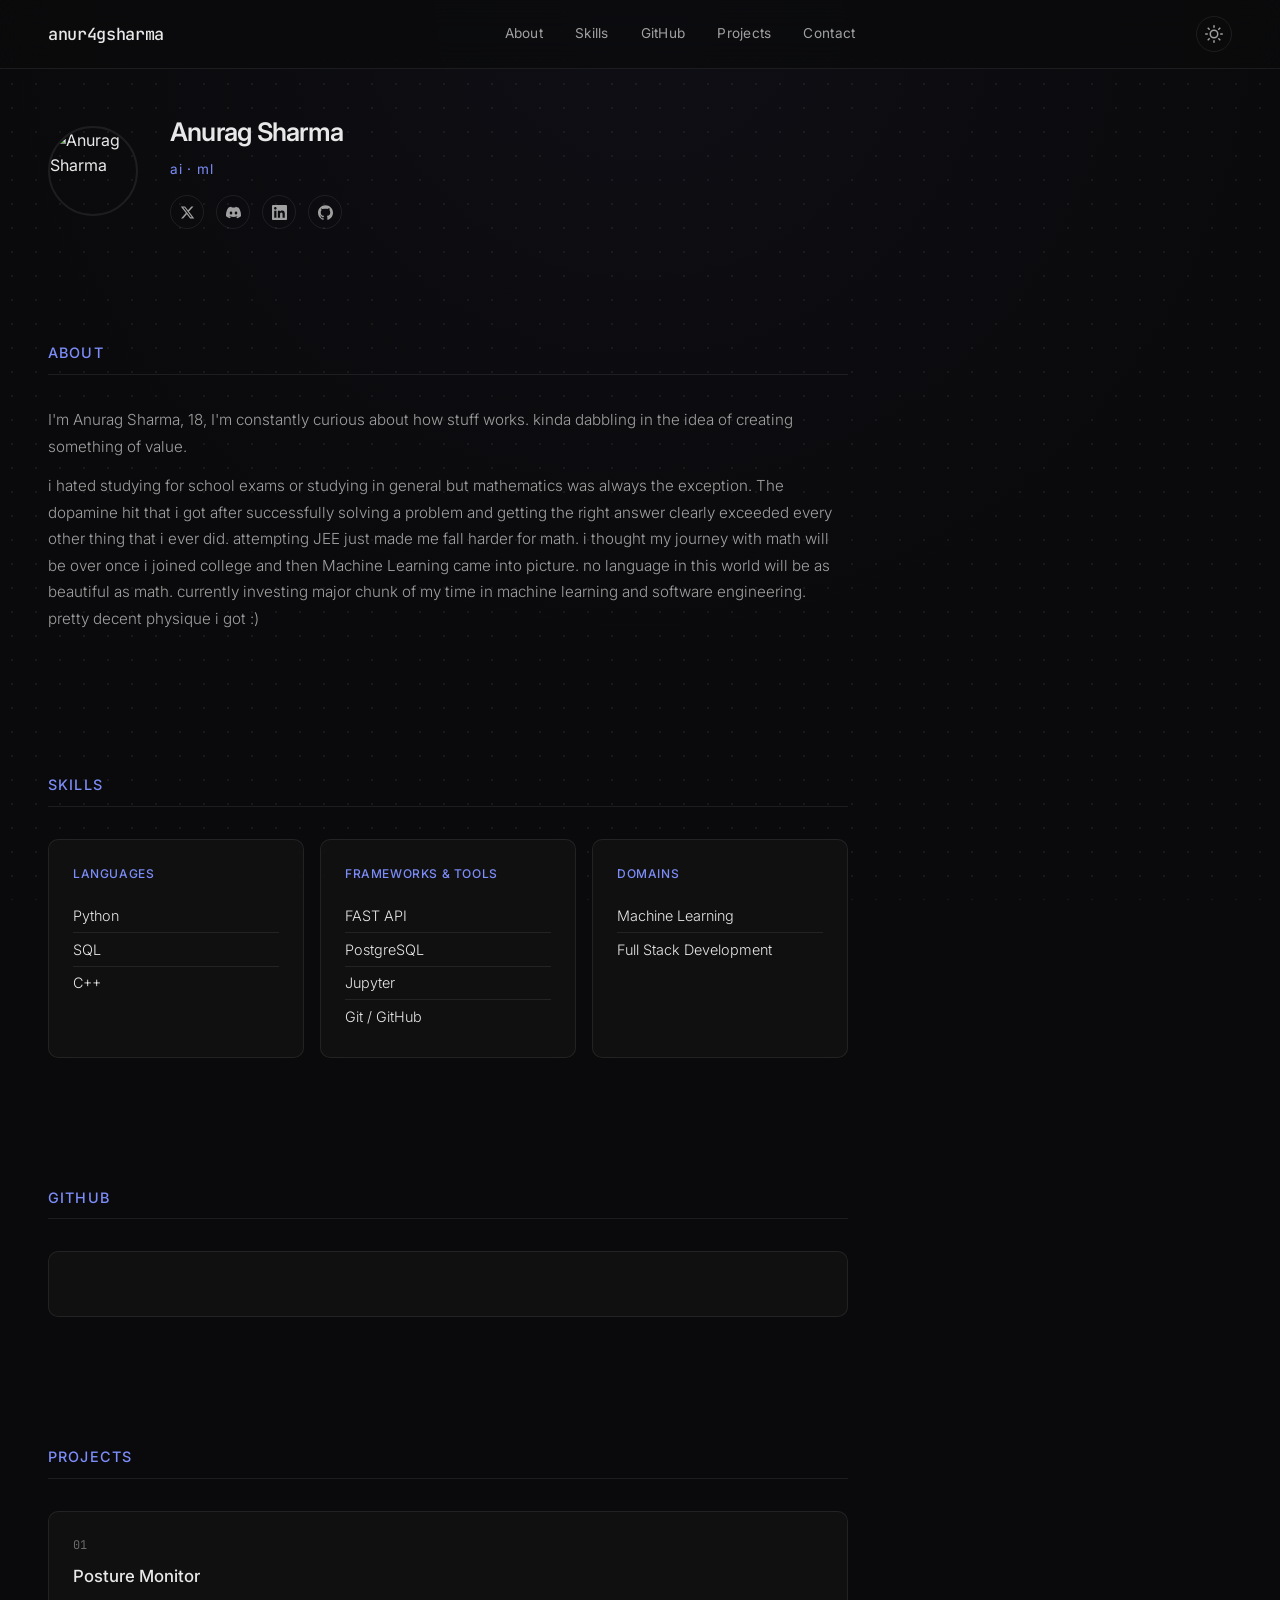
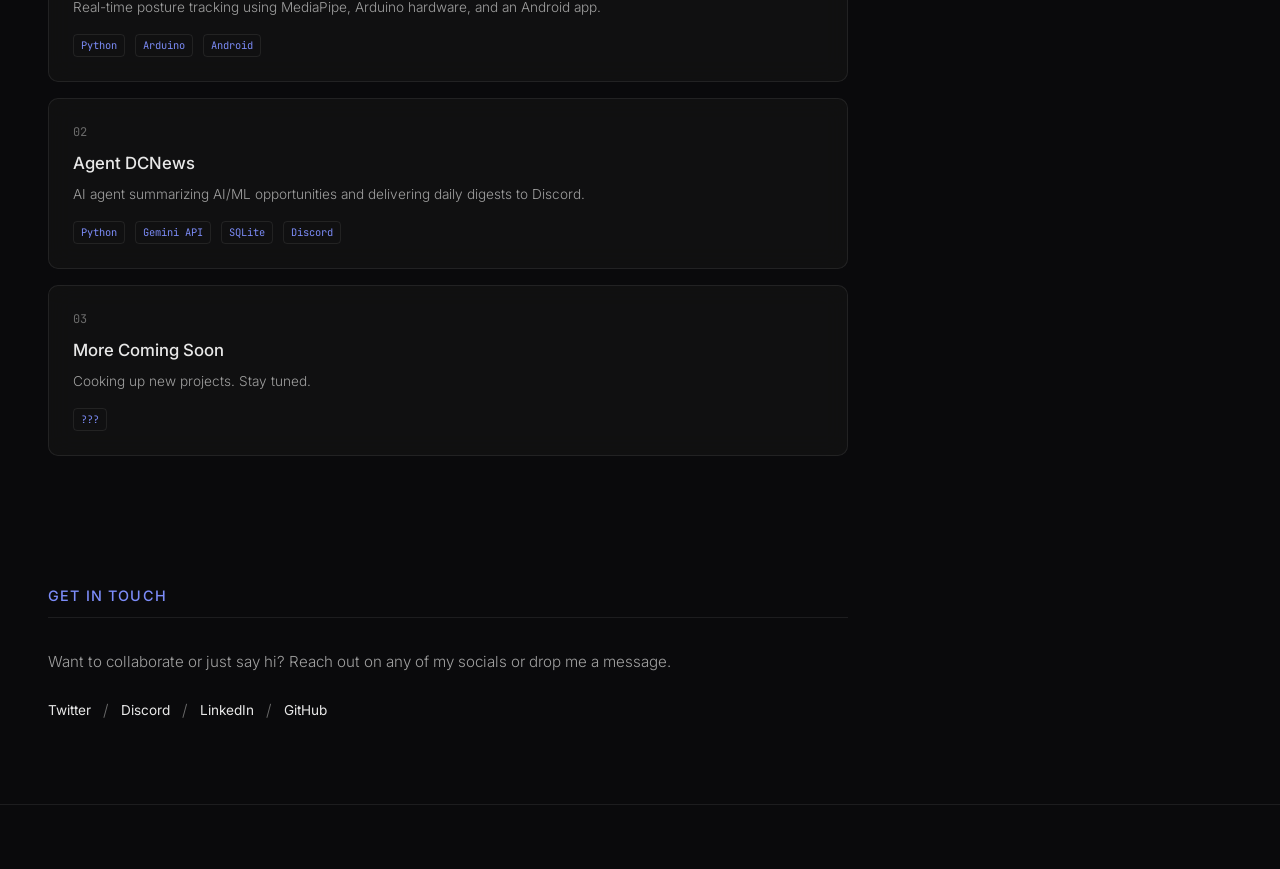
==== index.html @ 49159f49 "Add agent-dcnews project and update background style to minimalist dot pattern" ====
<!DOCTYPE html>
<html lang="en">

<head>
    <meta charset="UTF-8">
    <meta name="viewport" content="width=device-width, initial-scale=1.0">
    <meta name="description" content="Anurag Sharma — developer portfolio. AIML and Full Stack.">
    <title>anur4gsharma | Portfolio</title>
    <link rel="stylesheet" href="style.css">
    <link rel="preconnect" href="https://fonts.googleapis.com">
    <link rel="preconnect" href="https://fonts.gstatic.com" crossorigin>
    <link
        href="https://fonts.googleapis.com/css2?family=Inter:wght@300;400;500;600&family=JetBrains+Mono:wght@400;500&display=swap"
        rel="stylesheet">
</head>

<body>

    <!-- Navigation -->
    <nav id="navbar">
        <a href="#" class="nav-logo">anur4gsharma</a>
        <div class="nav-links">
            <a href="#about">About</a>
            <a href="#skills">Skills</a>
            <a href="#github">GitHub</a>
            <a href="#projects">Projects</a>
            <a href="#contact">Contact</a>
        </div>
        <button id="theme-toggle" class="theme-toggle" aria-label="Toggle light/dark mode">
            <svg class="icon-sun" viewBox="0 0 24 24" fill="none" stroke="currentColor" stroke-width="2" stroke-linecap="round" stroke-linejoin="round">
                <circle cx="12" cy="12" r="5"></circle>
                <line x1="12" y1="1" x2="12" y2="3"></line>
                <line x1="12" y1="21" x2="12" y2="23"></line>
                <line x1="4.22" y1="4.22" x2="5.64" y2="5.64"></line>
                <line x1="18.36" y1="18.36" x2="19.78" y2="19.78"></line>
                <line x1="1" y1="12" x2="3" y2="12"></line>
                <line x1="21" y1="12" x2="23" y2="12"></line>
                <line x1="4.22" y1="19.78" x2="5.64" y2="18.36"></line>
                <line x1="18.36" y1="5.64" x2="19.78" y2="4.22"></line>
            </svg>
            <svg class="icon-moon" viewBox="0 0 24 24" fill="none" stroke="currentColor" stroke-width="2" stroke-linecap="round" stroke-linejoin="round">
                <path d="M21 12.79A9 9 0 1 1 11.21 3 7 7 0 0 0 21 12.79z"></path>
            </svg>
        </button>
    </nav>

    <!-- Hero / Profile Section -->
    <header id="hero">
        <div class="hero-content">
            <div class="hero-left">
                <div class="profile-pic-wrapper">
                    <img src="anur4gsharma.jpg" alt="Anurag Sharma" class="profile-pic" id="profile-pic">
                </div>
            </div>
            <div class="hero-right">
                <h1>Anurag Sharma</h1>
                <p class="tagline">ai · ml</p>
                <div class="socials" id="socials">
                    <a href="https://twitter.com/anur4gsharma" target="_blank" rel="noopener noreferrer"
                        aria-label="Twitter" class="social-link">
                        <svg viewBox="0 0 24 24" fill="currentColor" width="22" height="22">
                            <path
                                d="M18.244 2.25h3.308l-7.227 8.26 8.502 11.24H16.17l-5.214-6.817L4.99 21.75H1.68l7.73-8.835L1.254 2.25H8.08l4.713 6.231zm-1.161 17.52h1.833L7.084 4.126H5.117z" />
                        </svg>
                    </a>
                    <a href="https://discord.com/users/anur4gsharma" target="_blank" rel="noopener noreferrer"
                        aria-label="Discord" class="social-link">
                        <svg viewBox="0 0 24 24" fill="currentColor" width="22" height="22">
                            <path
                                d="M20.317 4.3698a19.7913 19.7913 0 00-4.8851-1.5152.0741.0741 0 00-.0785.0371c-.211.3753-.4447.8648-.6083 1.2495-1.8447-.2762-3.68-.2762-5.4868 0-.1636-.3933-.4058-.8742-.6177-1.2495a.077.077 0 00-.0785-.037 19.7363 19.7363 0 00-4.8852 1.515.0699.0699 0 00-.0321.0277C.5334 9.0458-.319 13.5799.0992 18.0578a.0824.0824 0 00.0312.0561c2.0528 1.5076 4.0413 2.4228 5.9929 3.0294a.0777.0777 0 00.0842-.0276c.4616-.6304.8731-1.2952 1.226-1.9942a.076.076 0 00-.0416-.1057c-.6528-.2476-1.2743-.5495-1.8722-.8923a.077.077 0 01-.0076-.1277c.1258-.0943.2517-.1923.3718-.2914a.0743.0743 0 01.0776-.0105c3.9278 1.7933 8.18 1.7933 12.0614 0a.0739.0739 0 01.0785.0095c.1202.099.246.1981.3728.2924a.077.077 0 01-.0066.1276 12.2986 12.2986 0 01-1.873.8914.0766.0766 0 00-.0407.1067c.3604.698.7719 1.3628 1.225 1.9932a.076.076 0 00.0842.0286c1.961-.6067 3.9495-1.5219 6.0023-3.0294a.077.077 0 00.0313-.0552c.5004-5.177-.8382-9.6739-3.5485-13.6604a.061.061 0 00-.0312-.0286zM8.02 15.3312c-1.1825 0-2.1569-1.0857-2.1569-2.419 0-1.3332.9555-2.4189 2.157-2.4189 1.2108 0 2.1757 1.0952 2.1568 2.419 0 1.3332-.9555 2.4189-2.1569 2.4189zm7.9748 0c-1.1825 0-2.1569-1.0857-2.1569-2.419 0-1.3332.9554-2.4189 2.1569-2.4189 1.2108 0 2.1757 1.0952 2.1568 2.419 0 1.3332-.946 2.4189-2.1568 2.4189z" />
                        </svg>
                    </a>
                    <a href="https://www.linkedin.com/in/anur4gsharma/" target="_blank" rel="noopener noreferrer"
                        aria-label="LinkedIn" class="social-link">
                        <svg viewBox="0 0 24 24" fill="currentColor" width="22" height="22">
                            <path
                                d="M20.447 20.452h-3.554v-5.569c0-1.328-.027-3.037-1.852-3.037-1.853 0-2.136 1.445-2.136 2.939v5.667H9.351V9h3.414v1.561h.046c.477-.9 1.637-1.85 3.37-1.85 3.601 0 4.267 2.37 4.267 5.455v6.286zM5.337 7.433c-1.144 0-2.063-.926-2.063-2.065 0-1.138.92-2.063 2.063-2.063 1.14 0 2.064.925 2.064 2.063 0 1.139-.925 2.065-2.064 2.065zm1.782 13.019H3.555V9h3.564v11.452zM22.225 0H1.771C.792 0 0 .774 0 1.729v20.542C0 23.227.792 24 1.771 24h20.451C23.2 24 24 23.227 24 22.271V1.729C24 .774 23.2 0 22.222 0h.003z" />
                        </svg>
                    </a>
                    <a href="https://github.com/anur4gsharma" target="_blank" rel="noopener noreferrer"
                        aria-label="GitHub" class="social-link">
                        <svg viewBox="0 0 24 24" fill="currentColor" width="22" height="22">
                            <path
                                d="M12 .297c-6.63 0-12 5.373-12 12 0 5.303 3.438 9.8 8.205 11.385.6.113.82-.258.82-.577 0-.285-.01-1.04-.015-2.04-3.338.724-4.042-1.61-4.042-1.61C4.422 18.07 3.633 17.7 3.633 17.7c-1.087-.744.084-.729.084-.729 1.205.084 1.838 1.236 1.838 1.236 1.07 1.835 2.809 1.305 3.495.998.108-.776.417-1.305.76-1.605-2.665-.3-5.466-1.332-5.466-5.93 0-1.31.465-2.38 1.235-3.22-.135-.303-.54-1.523.105-3.176 0 0 1.005-.322 3.3 1.23.96-.267 1.98-.399 3-.405 1.02.006 2.04.138 3 .405 2.28-1.552 3.285-1.23 3.285-1.23.645 1.653.24 2.873.12 3.176.765.84 1.23 1.91 1.23 3.22 0 4.61-2.805 5.625-5.475 5.92.42.36.81 1.096.81 2.22 0 1.606-.015 2.896-.015 3.286 0 .315.21.69.825.57C20.565 22.092 24 17.592 24 12.297c0-6.627-5.373-12-12-12" />
                        </svg>
                    </a>
                </div>
            </div>
        </div>
    </header>

    <!-- About Section -->
    <section id="about">
        <div class="section-container">
            <h2 class="section-title">About</h2>
            <div class="about-content">
                <p>I'm Anurag Sharma, 18, I'm constantly curious about how stuff works. kinda dabbling in the idea of
                    creating something of value.</p>
                <p>i hated studying for school exams or studying in general but mathematics was always the exception.
                    The dopamine hit that i got after successfully solving a problem and getting the right answer
                    clearly exceeded every other thing that i ever did. attempting JEE just made me fall harder for
                    math. i thought my journey with math will be over once i joined college and then Machine Learning
                    came into picture. no language in this world will be as beautiful as math. currently investing major
                    chunk of my time in machine learning and software engineering. pretty decent physique i got :)</p>
            </div>
        </div>
    </section>

    <!-- Skills Section -->
    <section id="skills">
        <div class="section-container">
            <h2 class="section-title">Skills</h2>
            <div class="skills-grid">
                <div class="skill-card" id="skill-languages">
                    <h3>Languages</h3>
                    <ul>
                        <li>Python</li>
                        <li>SQL</li>
                        <li>C++</li>
                    </ul>
                </div>
                <div class="skill-card" id="skill-frameworks">
                    <h3>Frameworks & Tools</h3>
                    <ul>
                        <li>FAST API</li>
                        <li>PostgreSQL</li>
                        <li>Jupyter</li>
                        <li>Git / GitHub</li>
                    </ul>
                </div>
                <div class="skill-card" id="skill-domains">
                    <h3>Domains</h3>
                    <ul>
                        <li>Machine Learning</li>
                        <li>Full Stack Development</li>
                    </ul>
                </div>
            </div>
        </div>
    </section>
    <!-- GitHub Section -->
    <section id="github">
        <div class="section-container">
            <h2 class="section-title">GitHub</h2>
            <div id="gh-graph"></div>
        </div>
    </section>
    <!-- Projects Section -->
    <section id="projects">
        <div class="section-container">
            <h2 class="section-title">Projects</h2>
            <div class="projects-grid">
                <a href="https://github.com/anur4gsharma/posture_bot_v1" target="_blank" rel="noopener noreferrer" class="project-card"
                    id="project-1">
                    <div class="project-number">01</div>
                    <h3>Posture Monitor</h3>
                    <p>Real-time posture tracking using MediaPipe, Arduino hardware, and an Android app.</p>
                    <span class="project-tag">Python</span>
                    <span class="project-tag">Arduino</span>
                    <span class="project-tag">Android</span>
                </a>
                <a href="https://github.com/anur4gsharma/agent-dcnews" target="_blank" rel="noopener noreferrer" class="project-card"
                    id="project-2">
                    <div class="project-number">02</div>
                    <h3>Agent DCNews</h3>
                    <p>AI agent summarizing AI/ML opportunities and delivering daily digests to Discord.</p>
                    <span class="project-tag">Python</span>
                    <span class="project-tag">Gemini API</span>
                    <span class="project-tag">SQLite</span>
                    <span class="project-tag">Discord</span>
                </a>
                <a href="https://github.com/anur4gsharma" target="_blank" rel="noopener noreferrer" class="project-card"
                    id="project-3">
                    <div class="project-number">03</div>
                    <h3>More Coming Soon</h3>
                    <p>Cooking up new projects. Stay tuned.</p>
                    <span class="project-tag">???</span>
                </a>
            </div>
        </div>
    </section>

    <!-- Contact Section -->
    <section id="contact">
        <div class="section-container">
            <h2 class="section-title">Get in Touch</h2>
            <p class="contact-text">Want to collaborate or just say hi? Reach out on any of my socials or drop me a
                message.</p>
            <div class="contact-links">
                <a href="https://twitter.com/anur4gsharma" target="_blank" rel="noopener noreferrer">Twitter</a>
                <span class="contact-divider">/</span>
                <a href="https://discord.com/users/anur4gsharma" target="_blank" rel="noopener noreferrer">Discord</a>
                <span class="contact-divider">/</span>
                <a href="https://www.linkedin.com/in/anur4gsharma/" target="_blank"
                    rel="noopener noreferrer">LinkedIn</a>
                <span class="contact-divider">/</span>
                <a href="https://github.com/anur4gsharma" target="_blank" rel="noopener noreferrer">GitHub</a>
            </div>
        </div>
    </section>

    <!-- Footer -->
    <footer id="footer">
        <div class="footer-container">
        </div>
    </footer>

    <script src="gh-graph.js" data-username="anur4gsharma" data-theme="auto"></script>
    <script src="an.js"></script>
</body>

</html>
---- style.css ----
/* ===== Reset & Base ===== */
*,
*::before,
*::after {
    margin: 0;
    padding: 0;
    box-sizing: border-box;
}

:root {
    --bg: #0a0a0c;
    --bg-card: rgba(20, 20, 20, 0.65);
    --bg-card-hover: rgba(30, 30, 30, 0.75);
    --bg-nav: rgba(10, 10, 12, 0.7);
    --border: rgba(255, 255, 255, 0.08);
    --border-hover: rgba(255, 255, 255, 0.15);
    --text: #e8e8e8;
    --text-secondary: #a0a0a0;
    --text-muted: #6b6b6b;
    --accent: #7c8cf8;
    --accent-hover: #a3b0ff;
    --font-body: 'Inter', -apple-system, BlinkMacSystemFont, sans-serif;
    --font-mono: 'JetBrains Mono', 'Fira Code', monospace;
    --dot-color: rgba(255, 255, 255, 0.06);
    --spotlight-color: rgba(124, 140, 248, 0.04);
}

/* ===== Light Theme ===== */
[data-theme="light"] {
    --bg: #f8f8f8;
    --bg-card: rgba(255, 255, 255, 0.65);
    --bg-card-hover: rgba(245, 245, 245, 0.75);
    --bg-nav: rgba(248, 248, 248, 0.75);
    --border: rgba(0, 0, 0, 0.08);
    --border-hover: rgba(0, 0, 0, 0.15);
    --text: #1a1a1a;
    --text-secondary: #555;
    --text-muted: #888;
    --accent: #5b6abf;
    --accent-hover: #4a58a8;
    --dot-color: rgba(0, 0, 0, 0.04);
    --spotlight-color: rgba(91, 106, 191, 0.03);
}

html {
    scroll-behavior: smooth;
    font-size: 16px;
}

body {
    font-family: var(--font-body);
    background-color: var(--bg);
    background-image: 
        radial-gradient(circle at 50% 0%, var(--spotlight-color), transparent 60%),
        radial-gradient(var(--dot-color) 1px, transparent 1px);
    background-size: 100% 100%, 24px 24px;
    background-attachment: fixed;
    color: var(--text);
    line-height: 1.6;
    -webkit-font-smoothing: antialiased;
    overflow-x: hidden;
    transition: background-color 0.3s ease, color 0.3s ease;
}

/* ===== Navigation ===== */
nav {
    position: fixed;
    top: 0;
    left: 0;
    right: 0;
    z-index: 100;
    display: flex;
    justify-content: space-between;
    align-items: center;
    padding: 1rem 3rem;
    background: var(--bg-nav);
    backdrop-filter: blur(16px);
    -webkit-backdrop-filter: blur(16px);
    border-bottom: 1px solid var(--border);
    transition: background 0.3s ease, border-color 0.3s ease;
}

.nav-logo {
    font-family: var(--font-mono);
    font-size: 1.05rem;
    font-weight: 500;
    color: var(--text);
    text-decoration: none;
    letter-spacing: -0.02em;
}

.nav-links {
    display: flex;
    gap: 2rem;
}

.nav-links a {
    color: var(--text-secondary);
    text-decoration: none;
    font-size: 0.85rem;
    font-weight: 400;
    letter-spacing: 0.02em;
    transition: color 0.25s ease;
}

.nav-links a:hover {
    color: var(--accent);
}

/* ===== Theme Toggle ===== */
.theme-toggle {
    background: none;
    border: 1px solid var(--border);
    border-radius: 50%;
    width: 36px;
    height: 36px;
    display: flex;
    align-items: center;
    justify-content: center;
    cursor: pointer;
    color: var(--text-secondary);
    transition: all 0.25s ease;
    flex-shrink: 0;
}

.theme-toggle:hover {
    color: var(--accent);
    border-color: var(--border-hover);
    background: rgba(124, 140, 248, 0.08);
}

.theme-toggle svg {
    width: 18px;
    height: 18px;
    transition: transform 0.3s ease;
}

/* Dark mode: show sun, hide moon */
.icon-sun { display: block; }
.icon-moon { display: none; }

/* Light mode: show moon, hide sun */
[data-theme="light"] .icon-sun { display: none; }
[data-theme="light"] .icon-moon { display: block; }

/* ===== Hero / Profile ===== */
#hero {
    padding: 7rem 3rem 3rem;
}

.hero-content {
    max-width: 800px;
    display: flex;
    align-items: center;
    gap: 2rem;
}

.hero-left {
    flex-shrink: 0;
}

.profile-pic-wrapper {
    width: 90px;
    height: 90px;
    border-radius: 50%;
    overflow: hidden;
    border: 2px solid var(--border);
    transition: border-color 0.3s ease;
}

.profile-pic-wrapper:hover {
    border-color: var(--accent);
}

.profile-pic {
    width: 100%;
    height: 100%;
    object-fit: cover;
    display: block;
}

.hero-right {
    display: flex;
    flex-direction: column;
    gap: 0.4rem;
}

#hero h1 {
    font-size: 1.6rem;
    font-weight: 600;
    letter-spacing: -0.03em;
    color: var(--text);
}

.tagline {
    font-size: 0.85rem;
    color: var(--accent);
    font-weight: 400;
    letter-spacing: 0.06em;
}

/* ===== Socials ===== */
.socials {
    display: flex;
    gap: 0.75rem;
    margin-top: 0.5rem;
}

.social-link {
    display: flex;
    align-items: center;
    justify-content: center;
    width: 34px;
    height: 34px;
    border-radius: 50%;
    border: 1px solid var(--border);
    color: var(--text-secondary);
    text-decoration: none;
    transition: all 0.25s ease;
}

.social-link:hover {
    color: var(--accent);
    border-color: var(--accent);
    background: rgba(124, 140, 248, 0.08);
    transform: translateY(-2px);
}

.social-link svg {
    width: 15px;
    height: 15px;
}

/* ===== Sections (shared) ===== */
section {
    padding: 4rem 3rem;
}

.section-container {
    max-width: 800px;
}

.section-title {
    font-size: 0.9rem;
    font-weight: 500;
    letter-spacing: 0.08em;
    text-transform: uppercase;
    color: var(--accent);
    margin-bottom: 2rem;
    padding-bottom: 0.6rem;
    border-bottom: 1px solid var(--border);
}

/* ===== About ===== */
.about-content p {
    font-size: 0.95rem;
    color: var(--text-secondary);
    line-height: 1.75;
    margin-bottom: 0.8rem;
    font-weight: 300;
}

.about-content strong {
    font-weight: 500;
    color: var(--text);
}

/* ===== Skills ===== */
.skills-grid {
    display: grid;
    grid-template-columns: repeat(3, 1fr);
    gap: 1rem;
}

.skill-card {
    background: var(--bg-card);
    backdrop-filter: blur(12px);
    -webkit-backdrop-filter: blur(12px);
    border: 1px solid var(--border);
    border-radius: 10px;
    padding: 1.5rem;
    transition: all 0.25s ease;
}

.skill-card:hover {
    border-color: var(--border-hover);
    background: var(--bg-card-hover);
}

.skill-card h3 {
    font-size: 0.75rem;
    font-weight: 500;
    letter-spacing: 0.05em;
    text-transform: uppercase;
    color: var(--accent);
    margin-bottom: 1rem;
}

.skill-card ul {
    list-style: none;
}

.skill-card li {
    font-size: 0.9rem;
    color: var(--text);
    padding: 0.3rem 0;
    font-weight: 300;
    border-bottom: 1px solid var(--border);
}

.skill-card li:last-child {
    border-bottom: none;
}

/* ===== Projects ===== */
.projects-grid {
    display: grid;
    gap: 1rem;
}

.project-card {
    display: block;
    text-decoration: none;
    background: var(--bg-card);
    backdrop-filter: blur(12px);
    -webkit-backdrop-filter: blur(12px);
    border: 1px solid var(--border);
    border-radius: 10px;
    padding: 1.5rem;
    transition: all 0.25s ease;
    cursor: pointer;
}

.project-card:hover {
    border-color: var(--accent);
    background: var(--bg-card-hover);
    transform: translateY(-2px);
}

.project-number {
    font-family: var(--font-mono);
    font-size: 0.75rem;
    color: var(--text-muted);
    margin-bottom: 0.5rem;
}

.project-card h3 {
    font-size: 1.05rem;
    font-weight: 500;
    color: var(--text);
    margin-bottom: 0.4rem;
}

.project-card p {
    font-size: 0.85rem;
    color: var(--text-secondary);
    line-height: 1.6;
    margin-bottom: 0.8rem;
    font-weight: 300;
}

.project-tag {
    display: inline-block;
    font-family: var(--font-mono);
    font-size: 0.65rem;
    color: var(--accent);
    border: 1px solid var(--border);
    border-radius: 4px;
    padding: 0.15rem 0.45rem;
    margin-right: 0.35rem;
}

/* ===== GitHub Graph ===== */
#github {
    padding: 4rem 3rem;
}

#gh-graph {
    background: var(--bg-card);
    backdrop-filter: blur(12px);
    -webkit-backdrop-filter: blur(12px);
    border: 1px solid var(--border);
    border-radius: 10px;
    padding: 2rem;
    transition: all 0.25s ease;
    overflow-x: auto;
}

#gh-graph:hover {
    border-color: var(--border-hover);
    background: var(--bg-card-hover);
}

.ghgraph-month, 
.ghgraph-legend, 
.ghgraph-caption,
.ghgraph-tooltip {
    font-family: var(--font-body) !important;
}

.ghgraph-month {
    fill: var(--text-secondary) !important;
    font-weight: 400;
}

.ghgraph--dark .ghgraph-month {
    fill: var(--text-muted) !important;
}

.ghgraph-legend, 
.ghgraph-caption {
    font-size: 0.8rem !important;
    color: var(--text-secondary) !important;
}

.ghgraph--dark .ghgraph-legend,
.ghgraph--dark .ghgraph-caption {
    color: var(--text-secondary) !important;
}

.ghgraph-caption a {
    color: var(--accent) !important;
    text-decoration: none !important;
    font-weight: 500;
}

.ghgraph-caption a:hover {
    text-decoration: underline !important;
}

.ghgraph-tooltip {
    background: var(--bg-card-hover) !important;
    border: 1px solid var(--border) !important;
    color: var(--text) !important;
    border-radius: 6px !important;
    box-shadow: 0 4px 12px rgba(0, 0, 0, 0.15) !important;
    font-size: 0.75rem !important;
}

/* ===== Contact ===== */
#contact {
    padding: 4rem 3rem 5rem;
}

.contact-text {
    font-size: 0.95rem;
    color: var(--text-secondary);
    font-weight: 300;
    margin-bottom: 1.5rem;
}

.contact-links {
    display: flex;
    align-items: center;
    gap: 0.75rem;
    flex-wrap: wrap;
}

.contact-links a {
    color: var(--text);
    text-decoration: none;
    font-size: 0.85rem;
    font-weight: 400;
    transition: color 0.25s ease;
}

.contact-links a:hover {
    color: var(--accent);
}

.contact-divider {
    color: var(--text-muted);
    font-weight: 300;
    user-select: none;
}

/* ===== Footer ===== */
footer {
    border-top: 1px solid var(--border);
    padding: 2rem 3rem;
    transition: border-color 0.3s ease;
}

.footer-container .footer-sub {
    font-size: 0.75rem;
    color: var(--text-muted);
    font-weight: 300;
    letter-spacing: 0.02em;
}

/* ===== Scroll Fade-In ===== */
section .section-container,
#hero .hero-content {
    opacity: 0;
    transform: translateY(16px);
    transition: opacity 0.5s ease, transform 0.5s ease;
}

section.visible .section-container,
#hero.visible .hero-content {
    opacity: 1;
    transform: translateY(0);
}

/* ===== Responsive ===== */
@media (max-width: 768px) {
    nav { padding: 0.9rem 1.5rem; }
    .nav-links { gap: 1.25rem; }
    .nav-links a { font-size: 0.78rem; }
    #hero { padding: 6rem 1.5rem 2rem; }
    .hero-content { gap: 1.5rem; }
    .profile-pic-wrapper { width: 72px; height: 72px; }
    #hero h1 { font-size: 1.3rem; }
    section { padding: 3rem 1.5rem; }
    .skills-grid { grid-template-columns: 1fr; }
}

@media (max-width: 480px) {
    nav { padding: 0.8rem 1rem; }
    .nav-links { gap: 0.9rem; }
    #hero { padding: 5.5rem 1rem 2rem; }
    .hero-content { flex-direction: column; align-items: flex-start; gap: 1rem; }
    section { padding: 2.5rem 1rem; }
    .contact-links { flex-direction: column; align-items: flex-start; gap: 0.5rem; }
    .contact-divider { display: none; }
}
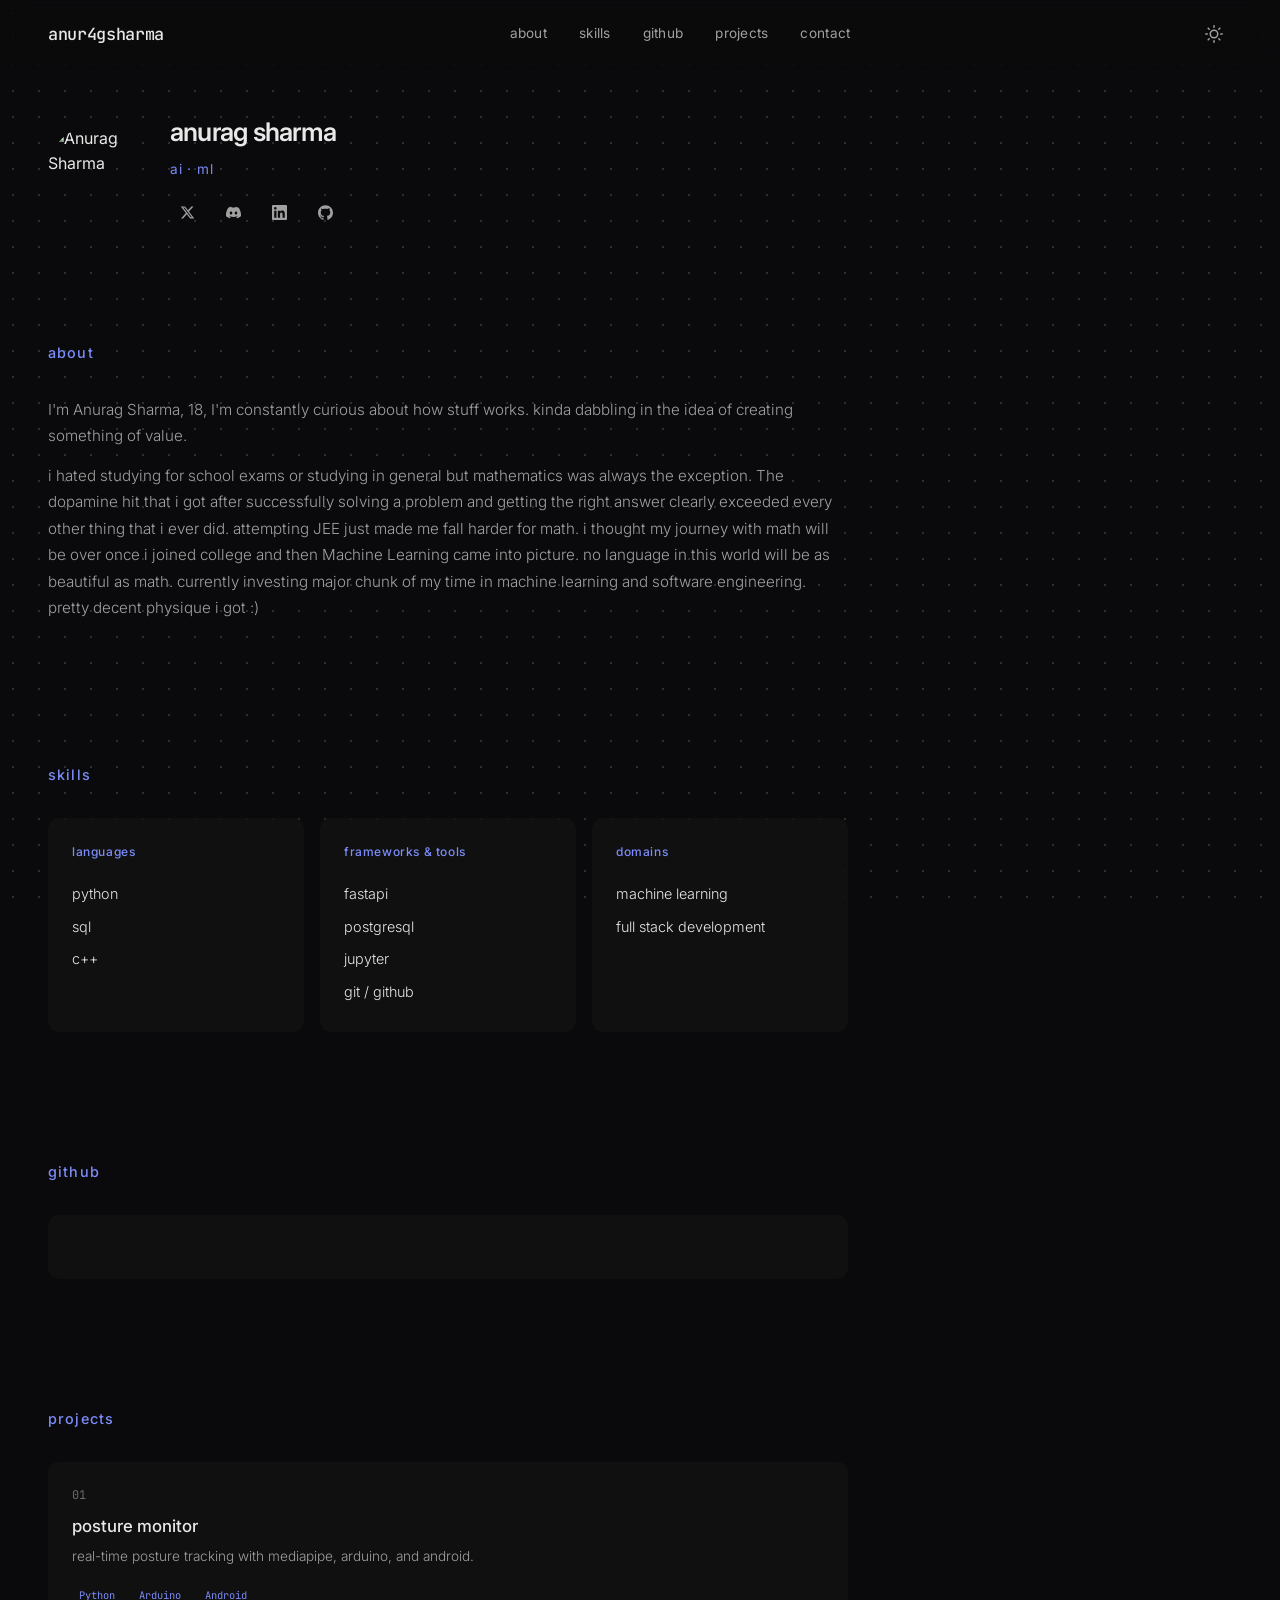
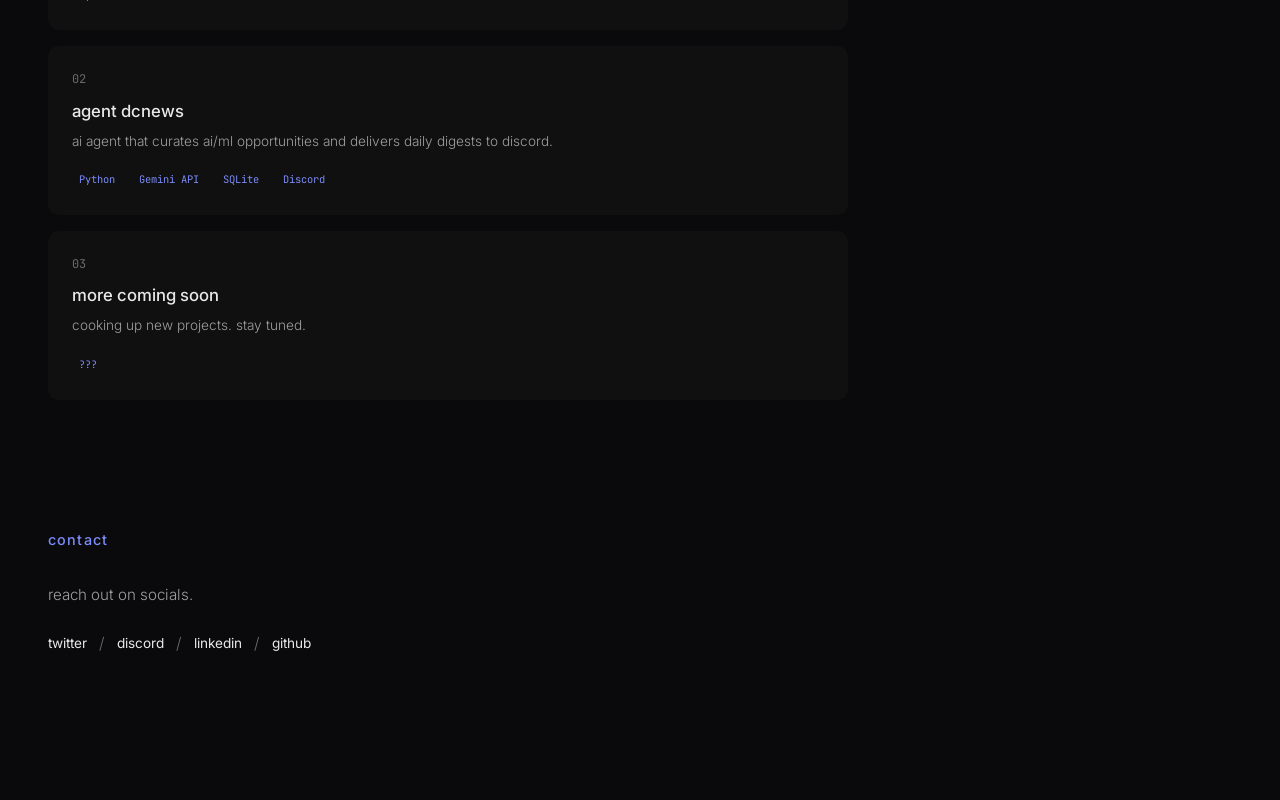
==== commit 4c0d9181: "Remove all border lines, lowercase all text, trim contact filler, increase light-mode dot visibility" ====
--- a/index.html
+++ b/index.html
@@ -20,11 +20,11 @@
     <nav id="navbar">
         <a href="#" class="nav-logo">anur4gsharma</a>
         <div class="nav-links">
-            <a href="#about">About</a>
-            <a href="#skills">Skills</a>
-            <a href="#github">GitHub</a>
-            <a href="#projects">Projects</a>
-            <a href="#contact">Contact</a>
+            <a href="#about">about</a>
+            <a href="#skills">skills</a>
+            <a href="#github">github</a>
+            <a href="#projects">projects</a>
+            <a href="#contact">contact</a>
         </div>
         <button id="theme-toggle" class="theme-toggle" aria-label="Toggle light/dark mode">
             <svg class="icon-sun" viewBox="0 0 24 24" fill="none" stroke="currentColor" stroke-width="2" stroke-linecap="round" stroke-linejoin="round">
@@ -53,7 +53,7 @@
                 </div>
             </div>
             <div class="hero-right">
-                <h1>Anurag Sharma</h1>
+                <h1>anurag sharma</h1>
                 <p class="tagline">ai · ml</p>
                 <div class="socials" id="socials">
                     <a href="https://twitter.com/anur4gsharma" target="_blank" rel="noopener noreferrer"
@@ -92,7 +92,7 @@
     <!-- About Section -->
     <section id="about">
         <div class="section-container">
-            <h2 class="section-title">About</h2>
+            <h2 class="section-title">about</h2>
             <div class="about-content">
                 <p>I'm Anurag Sharma, 18, I'm constantly curious about how stuff works. kinda dabbling in the idea of
                     creating something of value.</p>
@@ -109,30 +109,30 @@
     <!-- Skills Section -->
     <section id="skills">
         <div class="section-container">
-            <h2 class="section-title">Skills</h2>
+            <h2 class="section-title">skills</h2>
             <div class="skills-grid">
                 <div class="skill-card" id="skill-languages">
-                    <h3>Languages</h3>
+                    <h3>languages</h3>
                     <ul>
-                        <li>Python</li>
-                        <li>SQL</li>
-                        <li>C++</li>
+                        <li>python</li>
+                        <li>sql</li>
+                        <li>c++</li>
                     </ul>
                 </div>
                 <div class="skill-card" id="skill-frameworks">
-                    <h3>Frameworks & Tools</h3>
+                    <h3>frameworks & tools</h3>
                     <ul>
-                        <li>FAST API</li>
-                        <li>PostgreSQL</li>
-                        <li>Jupyter</li>
-                        <li>Git / GitHub</li>
+                        <li>fastapi</li>
+                        <li>postgresql</li>
+                        <li>jupyter</li>
+                        <li>git / github</li>
                     </ul>
                 </div>
                 <div class="skill-card" id="skill-domains">
-                    <h3>Domains</h3>
+                    <h3>domains</h3>
                     <ul>
-                        <li>Machine Learning</li>
-                        <li>Full Stack Development</li>
+                        <li>machine learning</li>
+                        <li>full stack development</li>
                     </ul>
                 </div>
             </div>
@@ -141,20 +141,20 @@
     <!-- GitHub Section -->
     <section id="github">
         <div class="section-container">
-            <h2 class="section-title">GitHub</h2>
+            <h2 class="section-title">github</h2>
             <div id="gh-graph"></div>
         </div>
     </section>
     <!-- Projects Section -->
     <section id="projects">
         <div class="section-container">
-            <h2 class="section-title">Projects</h2>
+            <h2 class="section-title">projects</h2>
             <div class="projects-grid">
                 <a href="https://github.com/anur4gsharma/posture_bot_v1" target="_blank" rel="noopener noreferrer" class="project-card"
                     id="project-1">
                     <div class="project-number">01</div>
-                    <h3>Posture Monitor</h3>
-                    <p>Real-time posture tracking using MediaPipe, Arduino hardware, and an Android app.</p>
+                    <h3>posture monitor</h3>
+                    <p>real-time posture tracking with mediapipe, arduino, and android.</p>
                     <span class="project-tag">Python</span>
                     <span class="project-tag">Arduino</span>
                     <span class="project-tag">Android</span>
@@ -162,8 +162,8 @@
                 <a href="https://github.com/anur4gsharma/agent-dcnews" target="_blank" rel="noopener noreferrer" class="project-card"
                     id="project-2">
                     <div class="project-number">02</div>
-                    <h3>Agent DCNews</h3>
-                    <p>AI agent summarizing AI/ML opportunities and delivering daily digests to Discord.</p>
+                    <h3>agent dcnews</h3>
+                    <p>ai agent that curates ai/ml opportunities and delivers daily digests to discord.</p>
                     <span class="project-tag">Python</span>
                     <span class="project-tag">Gemini API</span>
                     <span class="project-tag">SQLite</span>
@@ -172,8 +172,8 @@
                 <a href="https://github.com/anur4gsharma" target="_blank" rel="noopener noreferrer" class="project-card"
                     id="project-3">
                     <div class="project-number">03</div>
-                    <h3>More Coming Soon</h3>
-                    <p>Cooking up new projects. Stay tuned.</p>
+                    <h3>more coming soon</h3>
+                    <p>cooking up new projects. stay tuned.</p>
                     <span class="project-tag">???</span>
                 </a>
             </div>
@@ -183,18 +183,17 @@
     <!-- Contact Section -->
     <section id="contact">
         <div class="section-container">
-            <h2 class="section-title">Get in Touch</h2>
-            <p class="contact-text">Want to collaborate or just say hi? Reach out on any of my socials or drop me a
-                message.</p>
+            <h2 class="section-title">contact</h2>
+            <p class="contact-text">reach out on socials.</p>
             <div class="contact-links">
-                <a href="https://twitter.com/anur4gsharma" target="_blank" rel="noopener noreferrer">Twitter</a>
+                <a href="https://twitter.com/anur4gsharma" target="_blank" rel="noopener noreferrer">twitter</a>
                 <span class="contact-divider">/</span>
-                <a href="https://discord.com/users/anur4gsharma" target="_blank" rel="noopener noreferrer">Discord</a>
+                <a href="https://discord.com/users/anur4gsharma" target="_blank" rel="noopener noreferrer">discord</a>
                 <span class="contact-divider">/</span>
                 <a href="https://www.linkedin.com/in/anur4gsharma/" target="_blank"
-                    rel="noopener noreferrer">LinkedIn</a>
+                    rel="noopener noreferrer">linkedin</a>
                 <span class="contact-divider">/</span>
-                <a href="https://github.com/anur4gsharma" target="_blank" rel="noopener noreferrer">GitHub</a>
+                <a href="https://github.com/anur4gsharma" target="_blank" rel="noopener noreferrer">github</a>
             </div>
         </div>
     </section>
--- a/style.css
+++ b/style.css
@@ -21,8 +21,7 @@
     --accent-hover: #a3b0ff;
     --font-body: 'Inter', -apple-system, BlinkMacSystemFont, sans-serif;
     --font-mono: 'JetBrains Mono', 'Fira Code', monospace;
-    --dot-color: rgba(255, 255, 255, 0.06);
-    --spotlight-color: rgba(124, 140, 248, 0.04);
+
 }
 
 /* ===== Light Theme ===== */
@@ -38,8 +37,7 @@
     --text-muted: #888;
     --accent: #5b6abf;
     --accent-hover: #4a58a8;
-    --dot-color: rgba(0, 0, 0, 0.04);
-    --spotlight-color: rgba(91, 106, 191, 0.03);
+
 }
 
 html {
@@ -49,17 +47,35 @@
 
 body {
     font-family: var(--font-body);
-    background-color: var(--bg);
-    background-image: 
-        radial-gradient(circle at 50% 0%, var(--spotlight-color), transparent 60%),
-        radial-gradient(var(--dot-color) 1px, transparent 1px);
-    background-size: 100% 100%, 24px 24px;
-    background-attachment: fixed;
+    background: var(--bg);
     color: var(--text);
     line-height: 1.6;
     -webkit-font-smoothing: antialiased;
     overflow-x: hidden;
-    transition: background-color 0.3s ease, color 0.3s ease;
+    position: relative;
+    transition: background 0.3s ease, color 0.3s ease;
+}
+
+body::before {
+    content: '';
+    position: fixed;
+    inset: 0;
+    z-index: 0;
+    pointer-events: none;
+    background-image: radial-gradient(rgba(255, 255, 255, 0.15) 1.5px, transparent 1.5px);
+    background-size: 26px 26px;
+}
+
+[data-theme="light"] body::before {
+    background-image: radial-gradient(rgba(0, 0, 0, 0.18) 1.5px, transparent 1.5px);
+}
+
+nav,
+#hero,
+section,
+footer {
+    position: relative;
+    z-index: 1;
 }
 
 /* ===== Navigation ===== */
@@ -76,8 +92,8 @@
     background: var(--bg-nav);
     backdrop-filter: blur(16px);
     -webkit-backdrop-filter: blur(16px);
-    border-bottom: 1px solid var(--border);
-    transition: background 0.3s ease, border-color 0.3s ease;
+    border-bottom: none;
+    transition: background 0.3s ease;
 }
 
 .nav-logo {
@@ -110,7 +126,7 @@
 /* ===== Theme Toggle ===== */
 .theme-toggle {
     background: none;
-    border: 1px solid var(--border);
+    border: none;
     border-radius: 50%;
     width: 36px;
     height: 36px;
@@ -164,12 +180,12 @@
     height: 90px;
     border-radius: 50%;
     overflow: hidden;
-    border: 2px solid var(--border);
-    transition: border-color 0.3s ease;
+    border: none;
+    transition: transform 0.3s ease;
 }
 
 .profile-pic-wrapper:hover {
-    border-color: var(--accent);
+    transform: scale(1.05);
 }
 
 .profile-pic {
@@ -190,6 +206,7 @@
     font-weight: 600;
     letter-spacing: -0.03em;
     color: var(--text);
+    text-transform: lowercase;
 }
 
 .tagline {
@@ -213,7 +230,7 @@
     width: 34px;
     height: 34px;
     border-radius: 50%;
-    border: 1px solid var(--border);
+    border: none;
     color: var(--text-secondary);
     text-decoration: none;
     transition: all 0.25s ease;
@@ -221,7 +238,6 @@
 
 .social-link:hover {
     color: var(--accent);
-    border-color: var(--accent);
     background: rgba(124, 140, 248, 0.08);
     transform: translateY(-2px);
 }
@@ -244,11 +260,11 @@
     font-size: 0.9rem;
     font-weight: 500;
     letter-spacing: 0.08em;
-    text-transform: uppercase;
+    text-transform: lowercase;
     color: var(--accent);
     margin-bottom: 2rem;
-    padding-bottom: 0.6rem;
-    border-bottom: 1px solid var(--border);
+    padding-bottom: 0;
+    border-bottom: none;
 }
 
 /* ===== About ===== */
@@ -276,7 +292,7 @@
     background: var(--bg-card);
     backdrop-filter: blur(12px);
     -webkit-backdrop-filter: blur(12px);
-    border: 1px solid var(--border);
+    border: none;
     border-radius: 10px;
     padding: 1.5rem;
     transition: all 0.25s ease;
@@ -291,7 +307,7 @@
     font-size: 0.75rem;
     font-weight: 500;
     letter-spacing: 0.05em;
-    text-transform: uppercase;
+    text-transform: lowercase;
     color: var(--accent);
     margin-bottom: 1rem;
 }
@@ -305,7 +321,7 @@
     color: var(--text);
     padding: 0.3rem 0;
     font-weight: 300;
-    border-bottom: 1px solid var(--border);
+    border-bottom: none;
 }
 
 .skill-card li:last-child {
@@ -324,7 +340,7 @@
     background: var(--bg-card);
     backdrop-filter: blur(12px);
     -webkit-backdrop-filter: blur(12px);
-    border: 1px solid var(--border);
+    border: none;
     border-radius: 10px;
     padding: 1.5rem;
     transition: all 0.25s ease;
@@ -364,7 +380,7 @@
     font-family: var(--font-mono);
     font-size: 0.65rem;
     color: var(--accent);
-    border: 1px solid var(--border);
+    border: none;
     border-radius: 4px;
     padding: 0.15rem 0.45rem;
     margin-right: 0.35rem;
@@ -379,7 +395,7 @@
     background: var(--bg-card);
     backdrop-filter: blur(12px);
     -webkit-backdrop-filter: blur(12px);
-    border: 1px solid var(--border);
+    border: none;
     border-radius: 10px;
     padding: 2rem;
     transition: all 0.25s ease;
@@ -476,7 +492,7 @@
 
 /* ===== Footer ===== */
 footer {
-    border-top: 1px solid var(--border);
+    border-top: none;
     padding: 2rem 3rem;
     transition: border-color 0.3s ease;
 }
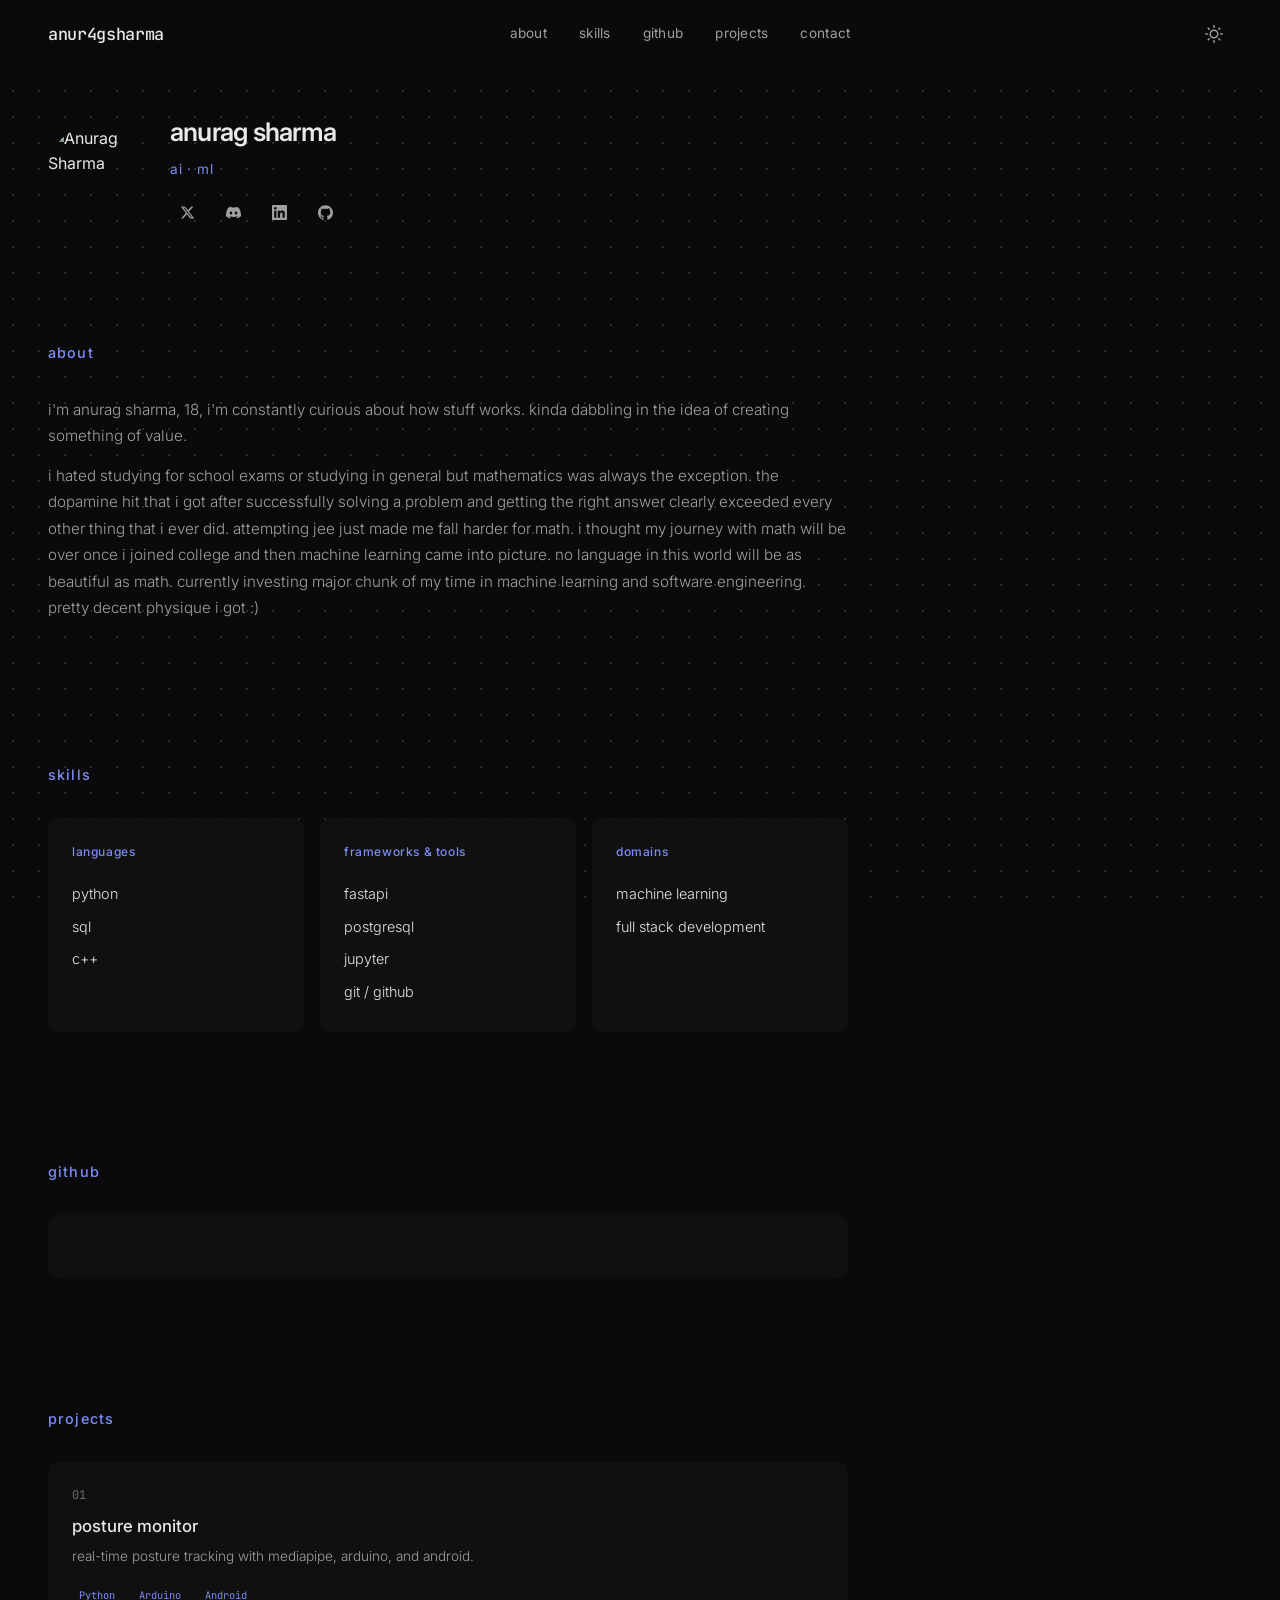
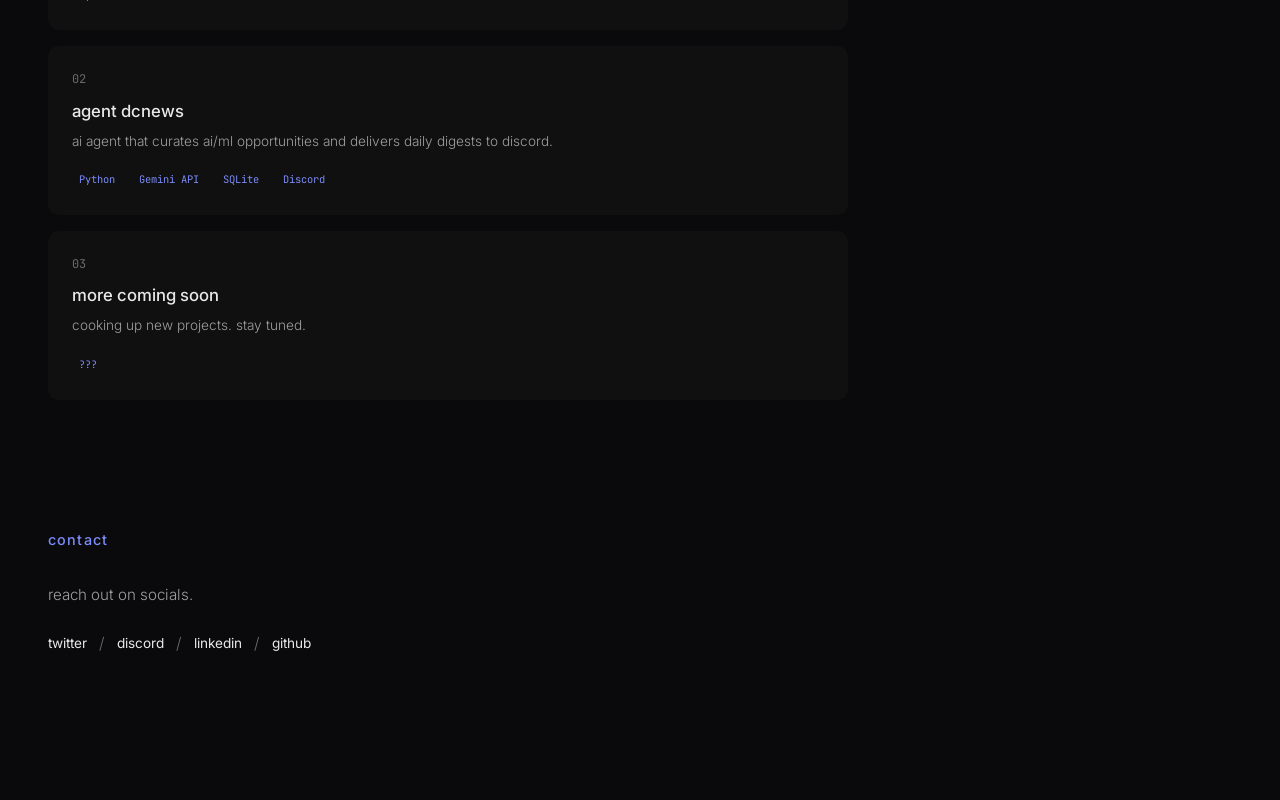
==== commit d8f5c534: "style: make about section text fully lowercase" ====
--- a/index.html
+++ b/index.html
@@ -19,6 +19,17 @@
     <!-- Navigation -->
     <nav id="navbar">
         <a href="#" class="nav-logo">anur4gsharma</a>
+        <button id="hamburger" class="hamburger" aria-label="Toggle navigation menu">
+            <svg class="icon-hamburger" viewBox="0 0 24 24" fill="none" stroke="currentColor" stroke-width="2" stroke-linecap="round" stroke-linejoin="round">
+                <line x1="3" y1="6" x2="21" y2="6"></line>
+                <line x1="3" y1="12" x2="21" y2="12"></line>
+                <line x1="3" y1="18" x2="21" y2="18"></line>
+            </svg>
+            <svg class="icon-close" viewBox="0 0 24 24" fill="none" stroke="currentColor" stroke-width="2" stroke-linecap="round" stroke-linejoin="round">
+                <line x1="18" y1="6" x2="6" y2="18"></line>
+                <line x1="6" y1="6" x2="18" y2="18"></line>
+            </svg>
+        </button>
         <div class="nav-links">
             <a href="#about">about</a>
             <a href="#skills">skills</a>
@@ -94,12 +105,12 @@
         <div class="section-container">
             <h2 class="section-title">about</h2>
             <div class="about-content">
-                <p>I'm Anurag Sharma, 18, I'm constantly curious about how stuff works. kinda dabbling in the idea of
+                <p>i'm anurag sharma, 18, i'm constantly curious about how stuff works. kinda dabbling in the idea of
                     creating something of value.</p>
                 <p>i hated studying for school exams or studying in general but mathematics was always the exception.
-                    The dopamine hit that i got after successfully solving a problem and getting the right answer
-                    clearly exceeded every other thing that i ever did. attempting JEE just made me fall harder for
-                    math. i thought my journey with math will be over once i joined college and then Machine Learning
+                    the dopamine hit that i got after successfully solving a problem and getting the right answer
+                    clearly exceeded every other thing that i ever did. attempting jee just made me fall harder for
+                    math. i thought my journey with math will be over once i joined college and then machine learning
                     came into picture. no language in this world will be as beautiful as math. currently investing major
                     chunk of my time in machine learning and software engineering. pretty decent physique i got :)</p>
             </div>
--- a/style.css
+++ b/style.css
@@ -518,25 +518,162 @@
     transform: translateY(0);
 }
 
+/* ===== Hamburger Button ===== */
+.hamburger {
+    display: none;
+    background: none;
+    border: none;
+    cursor: pointer;
+    padding: 4px;
+    color: var(--text-secondary);
+    transition: color 0.25s ease;
+    flex-shrink: 0;
+    z-index: 110;
+}
+
+.hamburger:hover {
+    color: var(--accent);
+}
+
+.hamburger svg {
+    width: 22px;
+    height: 22px;
+}
+
+.hamburger .icon-hamburger {
+    display: block;
+}
+
+.hamburger .icon-close {
+    display: none;
+}
+
+.hamburger.active .icon-hamburger {
+    display: none;
+}
+
+.hamburger.active .icon-close {
+    display: block;
+}
+
 /* ===== Responsive ===== */
 @media (max-width: 768px) {
-    nav { padding: 0.9rem 1.5rem; }
-    .nav-links { gap: 1.25rem; }
-    .nav-links a { font-size: 0.78rem; }
-    #hero { padding: 6rem 1.5rem 2rem; }
-    .hero-content { gap: 1.5rem; }
-    .profile-pic-wrapper { width: 72px; height: 72px; }
-    #hero h1 { font-size: 1.3rem; }
-    section { padding: 3rem 1.5rem; }
-    .skills-grid { grid-template-columns: 1fr; }
+    nav {
+        padding: 0.9rem 1.5rem;
+    }
+
+    .hamburger {
+        display: flex;
+        align-items: center;
+        justify-content: center;
+        order: 1;
+    }
+
+    .nav-logo {
+        order: 0;
+    }
+
+    .theme-toggle {
+        order: 2;
+        margin-left: auto;
+    }
+
+    .nav-links {
+        position: fixed;
+        top: 0;
+        left: 0;
+        right: 0;
+        bottom: 0;
+        z-index: 105;
+        background: var(--bg);
+        flex-direction: column;
+        align-items: center;
+        justify-content: center;
+        gap: 2rem;
+        opacity: 0;
+        visibility: hidden;
+        transition: opacity 0.3s ease, visibility 0.3s ease;
+    }
+
+    .nav-links.open {
+        opacity: 1;
+        visibility: visible;
+    }
+
+    .nav-links a {
+        font-size: 1.1rem;
+        font-weight: 400;
+        letter-spacing: 0.04em;
+    }
+
+    #hero {
+        padding: 6rem 1.5rem 2rem;
+    }
+
+    .hero-content {
+        gap: 1.5rem;
+    }
+
+    .profile-pic-wrapper {
+        width: 72px;
+        height: 72px;
+    }
+
+    #hero h1 {
+        font-size: 1.3rem;
+    }
+
+    section {
+        padding: 3rem 1.5rem;
+    }
+
+    .skills-grid {
+        grid-template-columns: 1fr;
+    }
+
+    #gh-graph {
+        padding: 1rem;
+    }
+
+    footer {
+        padding: 2rem 1.5rem;
+    }
 }
 
 @media (max-width: 480px) {
-    nav { padding: 0.8rem 1rem; }
-    .nav-links { gap: 0.9rem; }
-    #hero { padding: 5.5rem 1rem 2rem; }
-    .hero-content { flex-direction: column; align-items: flex-start; gap: 1rem; }
-    section { padding: 2.5rem 1rem; }
-    .contact-links { flex-direction: column; align-items: flex-start; gap: 0.5rem; }
-    .contact-divider { display: none; }
-}
+    nav {
+        padding: 0.8rem 1rem;
+    }
+
+    #hero {
+        padding: 5.5rem 1rem 2rem;
+    }
+
+    .hero-content {
+        flex-direction: column;
+        align-items: flex-start;
+        gap: 1rem;
+    }
+
+    section {
+        padding: 2.5rem 1rem;
+    }
+
+    .contact-links {
+        flex-direction: column;
+        align-items: flex-start;
+        gap: 0.5rem;
+    }
+
+    .contact-divider {
+        display: none;
+    }
+
+    #gh-graph {
+        padding: 0.75rem;
+    }
+
+    footer {
+        padding: 1.5rem 1rem;
+    }
+}
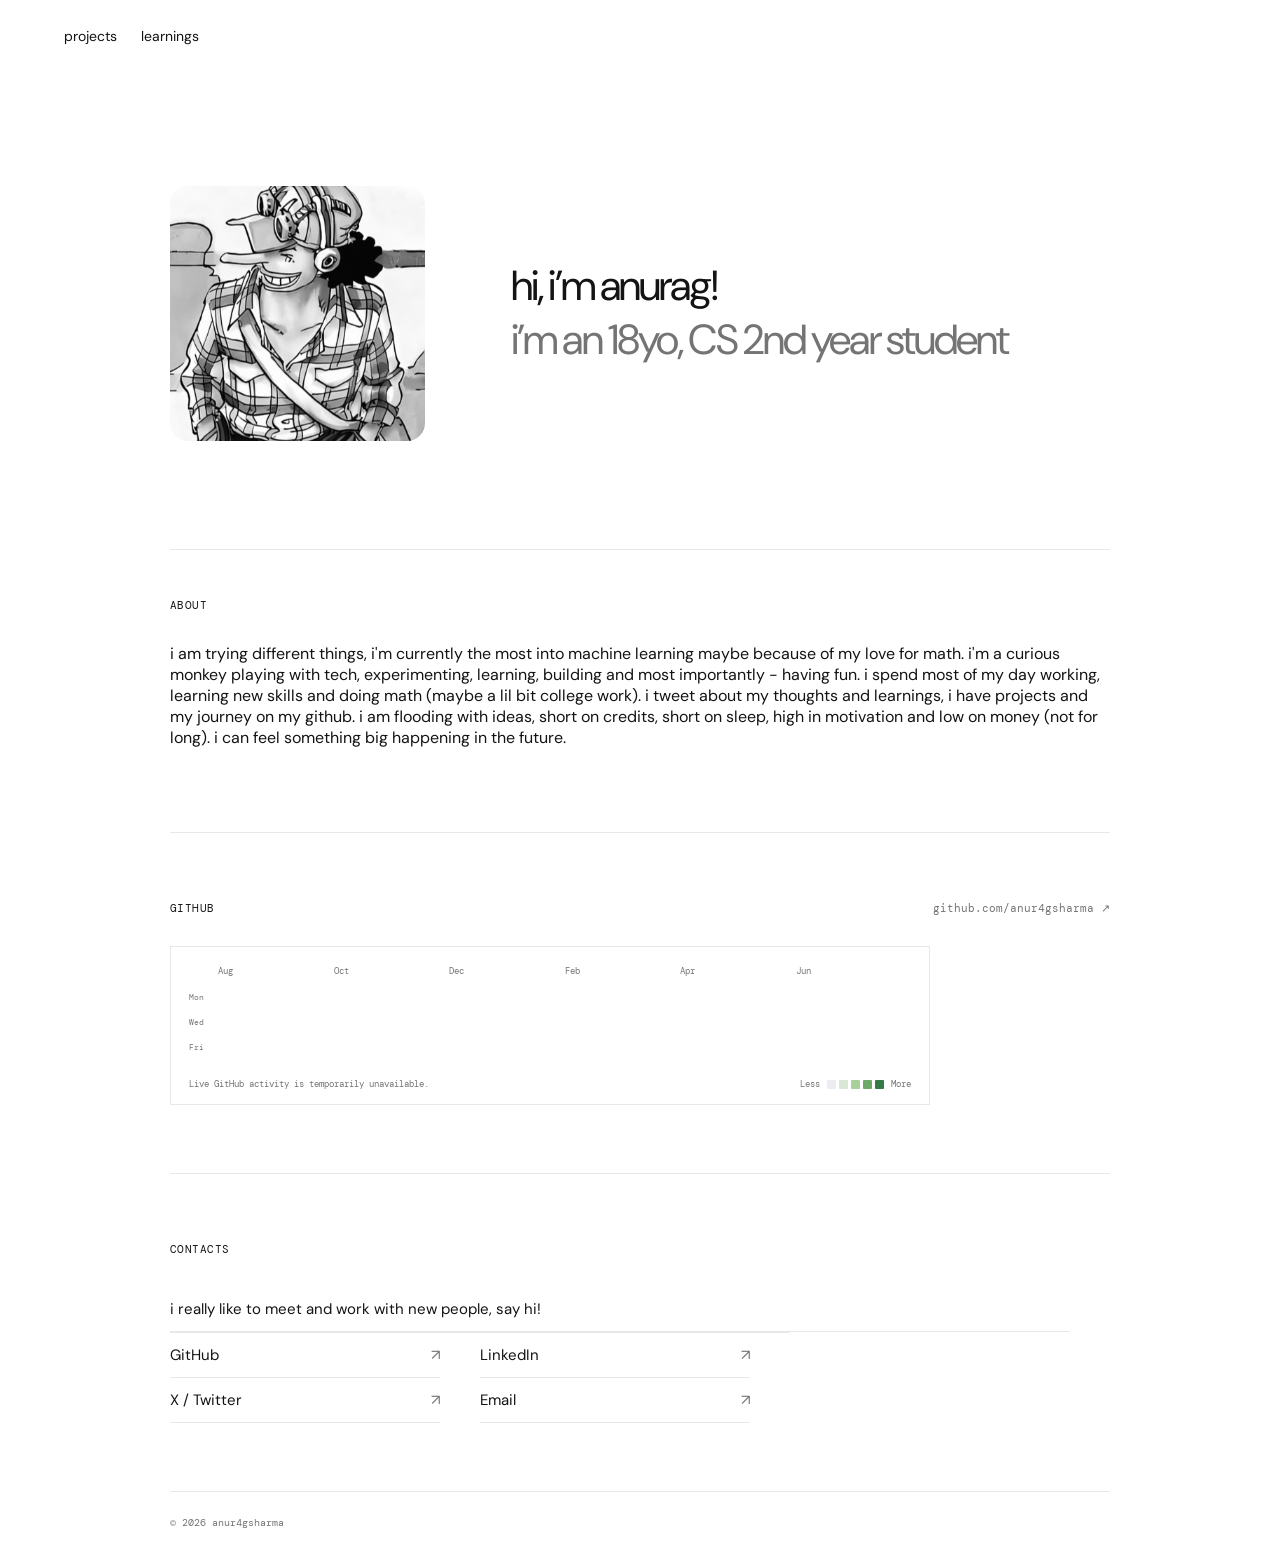
==== commit 3c2efb87: "revamped" ====
--- a/index.html
+++ b/index.html
@@ -1,222 +1,69 @@
 <!DOCTYPE html>
 <html lang="en">
-
 <head>
     <meta charset="UTF-8">
     <meta name="viewport" content="width=device-width, initial-scale=1.0">
-    <meta name="description" content="Anurag Sharma — developer portfolio. AIML and Full Stack.">
-    <title>anur4gsharma | Portfolio</title>
-    <link rel="stylesheet" href="style.css">
+    <meta name="description" content="Anurag Sharma — CS student and builder.">
+    <title>anur4gsharma</title>
     <link rel="preconnect" href="https://fonts.googleapis.com">
     <link rel="preconnect" href="https://fonts.gstatic.com" crossorigin>
-    <link
-        href="https://fonts.googleapis.com/css2?family=Inter:wght@300;400;500;600&family=JetBrains+Mono:wght@400;500&display=swap"
-        rel="stylesheet">
+    <link href="https://fonts.googleapis.com/css2?family=DM+Mono:wght@400;500&family=DM+Sans:opsz,wght@9..40,400;9..40,500&display=swap" rel="stylesheet">
+    <link rel="stylesheet" href="style.css">
 </head>
-
 <body>
-
-    <!-- Navigation -->
-    <nav id="navbar">
-        <a href="#" class="nav-logo">anur4gsharma</a>
-        <button id="hamburger" class="hamburger" aria-label="Toggle navigation menu">
-            <svg class="icon-hamburger" viewBox="0 0 24 24" fill="none" stroke="currentColor" stroke-width="2" stroke-linecap="round" stroke-linejoin="round">
-                <line x1="3" y1="6" x2="21" y2="6"></line>
-                <line x1="3" y1="12" x2="21" y2="12"></line>
-                <line x1="3" y1="18" x2="21" y2="18"></line>
-            </svg>
-            <svg class="icon-close" viewBox="0 0 24 24" fill="none" stroke="currentColor" stroke-width="2" stroke-linecap="round" stroke-linejoin="round">
-                <line x1="18" y1="6" x2="6" y2="18"></line>
-                <line x1="6" y1="6" x2="18" y2="18"></line>
-            </svg>
-        </button>
-        <div class="nav-links">
-            <a href="#about">about</a>
-            <a href="#skills">skills</a>
-            <a href="#github">github</a>
-            <a href="#projects">projects</a>
-            <a href="#contact">contact</a>
-        </div>
-        <button id="theme-toggle" class="theme-toggle" aria-label="Toggle light/dark mode">
-            <svg class="icon-sun" viewBox="0 0 24 24" fill="none" stroke="currentColor" stroke-width="2" stroke-linecap="round" stroke-linejoin="round">
-                <circle cx="12" cy="12" r="5"></circle>
-                <line x1="12" y1="1" x2="12" y2="3"></line>
-                <line x1="12" y1="21" x2="12" y2="23"></line>
-                <line x1="4.22" y1="4.22" x2="5.64" y2="5.64"></line>
-                <line x1="18.36" y1="18.36" x2="19.78" y2="19.78"></line>
-                <line x1="1" y1="12" x2="3" y2="12"></line>
-                <line x1="21" y1="12" x2="23" y2="12"></line>
-                <line x1="4.22" y1="19.78" x2="5.64" y2="18.36"></line>
-                <line x1="18.36" y1="5.64" x2="19.78" y2="4.22"></line>
-            </svg>
-            <svg class="icon-moon" viewBox="0 0 24 24" fill="none" stroke="currentColor" stroke-width="2" stroke-linecap="round" stroke-linejoin="round">
-                <path d="M21 12.79A9 9 0 1 1 11.21 3 7 7 0 0 0 21 12.79z"></path>
-            </svg>
-        </button>
-    </nav>
-
-    <!-- Hero / Profile Section -->
-    <header id="hero">
-        <div class="hero-content">
-            <div class="hero-left">
-                <div class="profile-pic-wrapper">
-                    <img src="anur4gsharma.jpg" alt="Anurag Sharma" class="profile-pic" id="profile-pic">
-                </div>
-            </div>
-            <div class="hero-right">
-                <h1>anurag sharma</h1>
-                <p class="tagline">ai · ml</p>
-                <div class="socials" id="socials">
-                    <a href="https://twitter.com/anur4gsharma" target="_blank" rel="noopener noreferrer"
-                        aria-label="Twitter" class="social-link">
-                        <svg viewBox="0 0 24 24" fill="currentColor" width="22" height="22">
-                            <path
-                                d="M18.244 2.25h3.308l-7.227 8.26 8.502 11.24H16.17l-5.214-6.817L4.99 21.75H1.68l7.73-8.835L1.254 2.25H8.08l4.713 6.231zm-1.161 17.52h1.833L7.084 4.126H5.117z" />
-                        </svg>
-                    </a>
-                    <a href="https://discord.com/users/anur4gsharma" target="_blank" rel="noopener noreferrer"
-                        aria-label="Discord" class="social-link">
-                        <svg viewBox="0 0 24 24" fill="currentColor" width="22" height="22">
-                            <path
-                                d="M20.317 4.3698a19.7913 19.7913 0 00-4.8851-1.5152.0741.0741 0 00-.0785.0371c-.211.3753-.4447.8648-.6083 1.2495-1.8447-.2762-3.68-.2762-5.4868 0-.1636-.3933-.4058-.8742-.6177-1.2495a.077.077 0 00-.0785-.037 19.7363 19.7363 0 00-4.8852 1.515.0699.0699 0 00-.0321.0277C.5334 9.0458-.319 13.5799.0992 18.0578a.0824.0824 0 00.0312.0561c2.0528 1.5076 4.0413 2.4228 5.9929 3.0294a.0777.0777 0 00.0842-.0276c.4616-.6304.8731-1.2952 1.226-1.9942a.076.076 0 00-.0416-.1057c-.6528-.2476-1.2743-.5495-1.8722-.8923a.077.077 0 01-.0076-.1277c.1258-.0943.2517-.1923.3718-.2914a.0743.0743 0 01.0776-.0105c3.9278 1.7933 8.18 1.7933 12.0614 0a.0739.0739 0 01.0785.0095c.1202.099.246.1981.3728.2924a.077.077 0 01-.0066.1276 12.2986 12.2986 0 01-1.873.8914.0766.0766 0 00-.0407.1067c.3604.698.7719 1.3628 1.225 1.9932a.076.076 0 00.0842.0286c1.961-.6067 3.9495-1.5219 6.0023-3.0294a.077.077 0 00.0313-.0552c.5004-5.177-.8382-9.6739-3.5485-13.6604a.061.061 0 00-.0312-.0286zM8.02 15.3312c-1.1825 0-2.1569-1.0857-2.1569-2.419 0-1.3332.9555-2.4189 2.157-2.4189 1.2108 0 2.1757 1.0952 2.1568 2.419 0 1.3332-.9555 2.4189-2.1569 2.4189zm7.9748 0c-1.1825 0-2.1569-1.0857-2.1569-2.419 0-1.3332.9554-2.4189 2.1569-2.4189 1.2108 0 2.1757 1.0952 2.1568 2.419 0 1.3332-.946 2.4189-2.1568 2.4189z" />
-                        </svg>
-                    </a>
-                    <a href="https://www.linkedin.com/in/anur4gsharma/" target="_blank" rel="noopener noreferrer"
-                        aria-label="LinkedIn" class="social-link">
-                        <svg viewBox="0 0 24 24" fill="currentColor" width="22" height="22">
-                            <path
-                                d="M20.447 20.452h-3.554v-5.569c0-1.328-.027-3.037-1.852-3.037-1.853 0-2.136 1.445-2.136 2.939v5.667H9.351V9h3.414v1.561h.046c.477-.9 1.637-1.85 3.37-1.85 3.601 0 4.267 2.37 4.267 5.455v6.286zM5.337 7.433c-1.144 0-2.063-.926-2.063-2.065 0-1.138.92-2.063 2.063-2.063 1.14 0 2.064.925 2.064 2.063 0 1.139-.925 2.065-2.064 2.065zm1.782 13.019H3.555V9h3.564v11.452zM22.225 0H1.771C.792 0 0 .774 0 1.729v20.542C0 23.227.792 24 1.771 24h20.451C23.2 24 24 23.227 24 22.271V1.729C24 .774 23.2 0 22.222 0h.003z" />
-                        </svg>
-                    </a>
-                    <a href="https://github.com/anur4gsharma" target="_blank" rel="noopener noreferrer"
-                        aria-label="GitHub" class="social-link">
-                        <svg viewBox="0 0 24 24" fill="currentColor" width="22" height="22">
-                            <path
-                                d="M12 .297c-6.63 0-12 5.373-12 12 0 5.303 3.438 9.8 8.205 11.385.6.113.82-.258.82-.577 0-.285-.01-1.04-.015-2.04-3.338.724-4.042-1.61-4.042-1.61C4.422 18.07 3.633 17.7 3.633 17.7c-1.087-.744.084-.729.084-.729 1.205.084 1.838 1.236 1.838 1.236 1.07 1.835 2.809 1.305 3.495.998.108-.776.417-1.305.76-1.605-2.665-.3-5.466-1.332-5.466-5.93 0-1.31.465-2.38 1.235-3.22-.135-.303-.54-1.523.105-3.176 0 0 1.005-.322 3.3 1.23.96-.267 1.98-.399 3-.405 1.02.006 2.04.138 3 .405 2.28-1.552 3.285-1.23 3.285-1.23.645 1.653.24 2.873.12 3.176.765.84 1.23 1.91 1.23 3.22 0 4.61-2.805 5.625-5.475 5.92.42.36.81 1.096.81 2.22 0 1.606-.015 2.896-.015 3.286 0 .315.21.69.825.57C20.565 22.092 24 17.592 24 12.297c0-6.627-5.373-12-12-12" />
-                        </svg>
-                    </a>
-                </div>
-            </div>
-        </div>
+    <header class="site-header">
+        <nav aria-label="Primary navigation">
+            <a href="projects.html">projects</a>
+            <a href="learnings.html">learnings</a>
+        </nav>
     </header>
 
-    <!-- About Section -->
-    <section id="about">
-        <div class="section-container">
-            <h2 class="section-title">about</h2>
-            <div class="about-content">
-                <p>i'm anurag sharma, 18, i'm constantly curious about how stuff works. kinda dabbling in the idea of
-                    creating something of value.</p>
-                <p>i hated studying for school exams or studying in general but mathematics was always the exception.
-                    the dopamine hit that i got after successfully solving a problem and getting the right answer
-                    clearly exceeded every other thing that i ever did. attempting jee just made me fall harder for
-                    math. i thought my journey with math will be over once i joined college and then machine learning
-                    came into picture. no language in this world will be as beautiful as math. currently investing major
-                    chunk of my time in machine learning and software engineering. pretty decent physique i got :)</p>
+    <main>
+        <section class="hero" aria-labelledby="intro-title">
+            <img class="profile-photo" src="anur4gsharma.jpeg" alt="Anurag Sharma">
+            <div class="hero-copy">
+                <h1 id="intro-title">hi, i’m anurag!</h1>
+                <p>i’m an 18yo, CS 2nd year student</p>
             </div>
-        </div>
-    </section>
+        </section>
 
-    <!-- Skills Section -->
-    <section id="skills">
-        <div class="section-container">
-            <h2 class="section-title">skills</h2>
-            <div class="skills-grid">
-                <div class="skill-card" id="skill-languages">
-                    <h3>languages</h3>
-                    <ul>
-                        <li>python</li>
-                        <li>sql</li>
-                        <li>c++</li>
-                    </ul>
+        <section class="content-section about" id="about" aria-labelledby="about-title">
+            <h2 id="about-title">about</h2>
+            <p>i am trying different things, i'm currently the most into machine learning maybe because of my love for math. i'm a curious monkey playing with tech, experimenting,
+                learning, building and most importantly - having fun. i spend most of my day working, learning new skills and doing math (maybe a lil bit college work). i tweet about my
+                thoughts and learnings, i have projects and my journey on my github. i am flooding with ideas, short on credits, short on sleep, high in motivation and low on money
+                (not for long). i can feel something big happening in the future.
+            </p>
+        </section>
+
+        <section class="content-section github-section" aria-labelledby="github-title">
+            <div class="section-heading">
+                <h2 id="github-title">gitHub</h2>
+                <a href="https://github.com/anur4gsharma" target="_blank" rel="noopener noreferrer">github.com/anur4gsharma ↗</a>
+            </div>
+            <div class="contribution-graph" aria-live="polite">
+                <div class="months" aria-hidden="true"><span>Aug</span><span>Oct</span><span>Dec</span><span>Feb</span><span>Apr</span><span>Jun</span></div>
+                <div class="graph-wrap">
+                    <div class="weekdays" aria-hidden="true"><span>Mon</span><span>Wed</span><span>Fri</span></div>
+                    <div class="graph-grid" id="contribution-grid" role="img" aria-label="Loading Anurag Sharma's GitHub contribution activity"></div>
                 </div>
-                <div class="skill-card" id="skill-frameworks">
-                    <h3>frameworks & tools</h3>
-                    <ul>
-                        <li>fastapi</li>
-                        <li>postgresql</li>
-                        <li>jupyter</li>
-                        <li>git / github</li>
-                    </ul>
-                </div>
-                <div class="skill-card" id="skill-domains">
-                    <h3>domains</h3>
-                    <ul>
-                        <li>machine learning</li>
-                        <li>full stack development</li>
-                    </ul>
-                </div>
+                <div class="graph-footer"><span id="contribution-summary">Loading live GitHub activity…</span><span class="legend" aria-hidden="true">Less <i></i><i></i><i></i><i></i><i></i> More</span></div>
             </div>
-        </div>
-    </section>
-    <!-- GitHub Section -->
-    <section id="github">
-        <div class="section-container">
-            <h2 class="section-title">github</h2>
-            <div id="gh-graph"></div>
-        </div>
-    </section>
-    <!-- Projects Section -->
-    <section id="projects">
-        <div class="section-container">
-            <h2 class="section-title">projects</h2>
-            <div class="projects-grid">
-                <a href="https://github.com/anur4gsharma/posture_bot_v1" target="_blank" rel="noopener noreferrer" class="project-card"
-                    id="project-1">
-                    <div class="project-number">01</div>
-                    <h3>posture monitor</h3>
-                    <p>real-time posture tracking with mediapipe, arduino, and android.</p>
-                    <span class="project-tag">Python</span>
-                    <span class="project-tag">Arduino</span>
-                    <span class="project-tag">Android</span>
-                </a>
-                <a href="https://github.com/anur4gsharma/agent-dcnews" target="_blank" rel="noopener noreferrer" class="project-card"
-                    id="project-2">
-                    <div class="project-number">02</div>
-                    <h3>agent dcnews</h3>
-                    <p>ai agent that curates ai/ml opportunities and delivers daily digests to discord.</p>
-                    <span class="project-tag">Python</span>
-                    <span class="project-tag">Gemini API</span>
-                    <span class="project-tag">SQLite</span>
-                    <span class="project-tag">Discord</span>
-                </a>
-                <a href="https://github.com/anur4gsharma" target="_blank" rel="noopener noreferrer" class="project-card"
-                    id="project-3">
-                    <div class="project-number">03</div>
-                    <h3>more coming soon</h3>
-                    <p>cooking up new projects. stay tuned.</p>
-                    <span class="project-tag">???</span>
-                </a>
+        </section>
+
+        <section class="content-section" id="contact" aria-labelledby="contact-title">
+            <h2 id="contact-title">Contacts</h2>
+            <div class="hi">i really like to meet and work with new people, say hi!</div>
+            <div class="contacts">
+                <a href="https://github.com/anur4gsharma" target="_blank" rel="noopener noreferrer">GitHub <span>↗</span></a>
+                <a href="https://www.linkedin.com/in/anur4gsharma/" target="_blank" rel="noopener noreferrer">LinkedIn <span>↗</span></a>
+                <a href="https://twitter.com/anur4gsharma" target="_blank" rel="noopener noreferrer">X / Twitter <span>↗</span></a>
+                <a href="mailto:anur4g.work@gmail.com" target="_blank" rel="noopener noreferrer">Email <span>↗</span></a>
             </div>
-        </div>
-    </section>
+        </section>
+    </main>
 
-    <!-- Contact Section -->
-    <section id="contact">
-        <div class="section-container">
-            <h2 class="section-title">contact</h2>
-            <p class="contact-text">reach out on socials.</p>
-            <div class="contact-links">
-                <a href="https://twitter.com/anur4gsharma" target="_blank" rel="noopener noreferrer">twitter</a>
-                <span class="contact-divider">/</span>
-                <a href="https://discord.com/users/anur4gsharma" target="_blank" rel="noopener noreferrer">discord</a>
-                <span class="contact-divider">/</span>
-                <a href="https://www.linkedin.com/in/anur4gsharma/" target="_blank"
-                    rel="noopener noreferrer">linkedin</a>
-                <span class="contact-divider">/</span>
-                <a href="https://github.com/anur4gsharma" target="_blank" rel="noopener noreferrer">github</a>
-            </div>
-        </div>
-    </section>
-
-    <!-- Footer -->
-    <footer id="footer">
-        <div class="footer-container">
-        </div>
-    </footer>
-
-    <script src="gh-graph.js" data-username="anur4gsharma" data-theme="auto"></script>
+    <footer>© 2026 anur4gsharma</footer>
     <script src="an.js"></script>
 </body>
-
 </html>
--- a/style.css
+++ b/style.css
@@ -1,679 +1,57 @@
-/* ===== Reset & Base ===== */
-*,
-*::before,
-*::after {
-    margin: 0;
-    padding: 0;
-    box-sizing: border-box;
+:root {
+    --ink: #141414;
+    --muted: #747474;
+    --line: #e8e8e8;
+    --soft: #f6f6f4;
+    --green-0: #ebedf0;
+    --green-1: #d8e8d4;
+    --green-2: #a8cf9c;
+    --green-3: #6daa68;
+    --green-4: #367a45;
 }
 
-:root {
-    --bg: #0a0a0c;
-    --bg-card: rgba(20, 20, 20, 0.65);
-    --bg-card-hover: rgba(30, 30, 30, 0.75);
-    --bg-nav: rgba(10, 10, 12, 0.7);
-    --border: rgba(255, 255, 255, 0.08);
-    --border-hover: rgba(255, 255, 255, 0.15);
-    --text: #e8e8e8;
-    --text-secondary: #a0a0a0;
-    --text-muted: #6b6b6b;
-    --accent: #7c8cf8;
-    --accent-hover: #a3b0ff;
-    --font-body: 'Inter', -apple-system, BlinkMacSystemFont, sans-serif;
-    --font-mono: 'JetBrains Mono', 'Fira Code', monospace;
+* { box-sizing: border-box; }
+html { scroll-behavior: smooth; }
+body { margin: 0; background: #fff; color: var(--ink); font-family: "DM Sans", Arial, sans-serif; font-size: 16px; -webkit-font-smoothing: antialiased; }
+a { color: inherit; }
 
+.site-header { padding: 27px 5vw; }
+nav { display: flex; gap: 24px; }
+nav a { color: var(--ink); font-size: 14px; text-decoration: none; }
+nav a:hover, .section-heading a:hover, .contacts a:hover, .project:hover h3 { text-decoration: underline; text-underline-offset: 4px; }
+
+main, footer { width: min(100% - 10vw, 940px); margin: 0 auto; }
+.hero { min-height: 53vh; display: flex; align-items: center; gap: clamp(34px, 7vw, 86px); padding: 58px 0 52px; }
+.profile-photo { width: clamp(165px, 25vw, 255px); aspect-ratio: 1 / 1; object-fit: cover; filter: grayscale(100%); border-radius: 18px; }
+.hero-copy h1, .hero-copy p { margin: 0; font-size: clamp(25px, 3.3vw, 42px); font-weight: 400; line-height: 1.16; letter-spacing: -0.045em; }
+.hero-copy p { color: var(--muted); margin-top: 5px; }
+
+.content-section { padding: 68px 0; border-top: 1px solid var(--line); }
+h2 { margin: 0 0 31px; font-family: "DM Mono", monospace; font-size: 11px; font-weight: 400; letter-spacing: .04em; text-transform: uppercase; }
+.about { padding-top: 48px; }
+.about-space { min-height: 52px; }
+.section-heading { display: flex; justify-content: space-between; align-items: start; }
+.section-heading a { color: var(--muted); font-family: "DM Mono", monospace; font-size: 11px; text-decoration: none; }
+
+.contribution-graph { max-width: 760px; padding: 18px 18px 14px; border: 1px solid var(--line); overflow: hidden; }
+.months { display: grid; grid-template-columns: repeat(6, 1fr); padding-left: 29px; color: var(--muted); font-family: "DM Mono", monospace; font-size: 9px; }
+.graph-wrap { display: flex; gap: 8px; margin-top: 7px; }
+.weekdays { display: flex; flex: 1 0 21px; height: 75px; flex-direction: column; justify-content: space-around; color: var(--muted); font-family: "DM Mono", monospace; font-size: 8px; }
+.graph-grid { display: grid; grid-template-rows: repeat(7, 9px); grid-auto-flow: column; grid-auto-columns: 9px; gap: 3px; overflow: hidden; }
+.graph-cell, .legend i { display: block; width: 9px; height: 9px; background: var(--green-0); border-radius: 1px; }
+.level-1 { background: var(--green-1); }.level-2 { background: var(--green-2); }.level-3 { background: var(--green-3); }.level-4 { background: var(--green-4); }
+.graph-footer { display: flex; justify-content: space-between; margin-top: 13px; color: var(--muted); font-family: "DM Mono", monospace; font-size: 9px; }
+.legend { display: flex; align-items: center; gap: 3px; }.legend i { margin: 0; }.legend i:first-of-type { margin-left: 4px; }.legend i:nth-of-type(2) { background: var(--green-1); }.legend i:nth-of-type(3) { background: var(--green-2); }.legend i:nth-of-type(4) { background: var(--green-3); }.legend i:nth-of-type(5) { background: var(--green-4); margin-right: 4px; }
+
+.contacts { display: grid; grid-template-columns: repeat(2, minmax(0, 1fr)); max-width: 620px; border-top: 1px solid var(--line); }
+.contacts a { display: flex; justify-content: space-between; padding: 12px 0; margin-right: 40px; border-bottom: 1px solid var(--line); font-size: 15px; text-decoration: none; }.contacts .contact-email { grid-column: 1 / -1; margin-right: 0; }.contacts span, .project h3 span { color: var(--muted); }
+.project-list { max-width: 760px; border-top: 1px solid var(--line); }
+.hi { display: flex; justify-content: space-between; padding: 12px 0; margin-right: 40px; border-bottom: 1px solid var(--line); font-size: 15px; text-decoration: none; }.contacts .contact-email { grid-column: 1 / -1; margin-right: 0; }.contacts span, .project h3 span { color: var(--muted); }
+.project { display: grid; grid-template-columns: 39px 1fr; gap: 16px; padding: 19px 0 21px; border-bottom: 1px solid var(--line); text-decoration: none; transition: padding-left .2s ease; }
+.project:hover { padding-left: 7px; }.project-index { padding-top: 3px; color: var(--muted); font-family: "DM Mono", monospace; font-size: 11px; }.project h3 { margin: 0 0 5px; font-size: 16px; font-weight: 500; }.project p { margin: 0; color: var(--muted); font-size: 14px; line-height: 1.5; }
+footer { padding: 24px 0 38px; border-top: 1px solid var(--line); color: var(--muted); font-family: "DM Mono", monospace; font-size: 10px; }
+.subpage-main { min-height: calc(100vh - 131px); }.first-section { border-top: 0; padding-top: 58px; }.home-link { display: inline-block; margin-bottom: 56px; color: var(--muted); font-size: 14px; text-decoration: none; }.home-link:hover { color: var(--ink); }.page-title { margin: 0 0 36px; font-size: clamp(32px, 5vw, 54px); font-weight: 400; letter-spacing: -.05em; }
+
+@media (max-width: 600px) {
+    .site-header { padding: 21px 6vw; } main, footer { width: min(100% - 12vw, 940px); }.hero { min-height: 46vh; flex-direction: column; align-items: flex-start; justify-content: center; gap: 28px; padding: 40px 0 46px; }.profile-photo { width: 150px; }.content-section { padding: 49px 0; }.about { padding-top: 36px; }.about-space { min-height: 36px; }.section-heading { display: block; }.section-heading a { display: block; margin-top: -17px; margin-bottom: 28px; }.contribution-graph { padding: 14px 10px 12px; }.graph-grid { grid-template-rows: repeat(7, 8px); grid-auto-columns: 8px; gap: 3px; }.graph-cell { width: 8px; height: 8px; }.weekdays { height: 70px; }.graph-footer { font-size: 8px; }.contacts { grid-template-columns: 1fr; }.contacts a { margin-right: 0; }.legend { display: none; }.first-section { padding-top: 24px; }.home-link { margin-bottom: 42px; }
 }
-
-/* ===== Light Theme ===== */
-[data-theme="light"] {
-    --bg: #f8f8f8;
-    --bg-card: rgba(255, 255, 255, 0.65);
-    --bg-card-hover: rgba(245, 245, 245, 0.75);
-    --bg-nav: rgba(248, 248, 248, 0.75);
-    --border: rgba(0, 0, 0, 0.08);
-    --border-hover: rgba(0, 0, 0, 0.15);
-    --text: #1a1a1a;
-    --text-secondary: #555;
-    --text-muted: #888;
-    --accent: #5b6abf;
-    --accent-hover: #4a58a8;
-
-}
-
-html {
-    scroll-behavior: smooth;
-    font-size: 16px;
-}
-
-body {
-    font-family: var(--font-body);
-    background: var(--bg);
-    color: var(--text);
-    line-height: 1.6;
-    -webkit-font-smoothing: antialiased;
-    overflow-x: hidden;
-    position: relative;
-    transition: background 0.3s ease, color 0.3s ease;
-}
-
-body::before {
-    content: '';
-    position: fixed;
-    inset: 0;
-    z-index: 0;
-    pointer-events: none;
-    background-image: radial-gradient(rgba(255, 255, 255, 0.15) 1.5px, transparent 1.5px);
-    background-size: 26px 26px;
-}
-
-[data-theme="light"] body::before {
-    background-image: radial-gradient(rgba(0, 0, 0, 0.18) 1.5px, transparent 1.5px);
-}
-
-nav,
-#hero,
-section,
-footer {
-    position: relative;
-    z-index: 1;
-}
-
-/* ===== Navigation ===== */
-nav {
-    position: fixed;
-    top: 0;
-    left: 0;
-    right: 0;
-    z-index: 100;
-    display: flex;
-    justify-content: space-between;
-    align-items: center;
-    padding: 1rem 3rem;
-    background: var(--bg-nav);
-    backdrop-filter: blur(16px);
-    -webkit-backdrop-filter: blur(16px);
-    border-bottom: none;
-    transition: background 0.3s ease;
-}
-
-.nav-logo {
-    font-family: var(--font-mono);
-    font-size: 1.05rem;
-    font-weight: 500;
-    color: var(--text);
-    text-decoration: none;
-    letter-spacing: -0.02em;
-}
-
-.nav-links {
-    display: flex;
-    gap: 2rem;
-}
-
-.nav-links a {
-    color: var(--text-secondary);
-    text-decoration: none;
-    font-size: 0.85rem;
-    font-weight: 400;
-    letter-spacing: 0.02em;
-    transition: color 0.25s ease;
-}
-
-.nav-links a:hover {
-    color: var(--accent);
-}
-
-/* ===== Theme Toggle ===== */
-.theme-toggle {
-    background: none;
-    border: none;
-    border-radius: 50%;
-    width: 36px;
-    height: 36px;
-    display: flex;
-    align-items: center;
-    justify-content: center;
-    cursor: pointer;
-    color: var(--text-secondary);
-    transition: all 0.25s ease;
-    flex-shrink: 0;
-}
-
-.theme-toggle:hover {
-    color: var(--accent);
-    border-color: var(--border-hover);
-    background: rgba(124, 140, 248, 0.08);
-}
-
-.theme-toggle svg {
-    width: 18px;
-    height: 18px;
-    transition: transform 0.3s ease;
-}
-
-/* Dark mode: show sun, hide moon */
-.icon-sun { display: block; }
-.icon-moon { display: none; }
-
-/* Light mode: show moon, hide sun */
-[data-theme="light"] .icon-sun { display: none; }
-[data-theme="light"] .icon-moon { display: block; }
-
-/* ===== Hero / Profile ===== */
-#hero {
-    padding: 7rem 3rem 3rem;
-}
-
-.hero-content {
-    max-width: 800px;
-    display: flex;
-    align-items: center;
-    gap: 2rem;
-}
-
-.hero-left {
-    flex-shrink: 0;
-}
-
-.profile-pic-wrapper {
-    width: 90px;
-    height: 90px;
-    border-radius: 50%;
-    overflow: hidden;
-    border: none;
-    transition: transform 0.3s ease;
-}
-
-.profile-pic-wrapper:hover {
-    transform: scale(1.05);
-}
-
-.profile-pic {
-    width: 100%;
-    height: 100%;
-    object-fit: cover;
-    display: block;
-}
-
-.hero-right {
-    display: flex;
-    flex-direction: column;
-    gap: 0.4rem;
-}
-
-#hero h1 {
-    font-size: 1.6rem;
-    font-weight: 600;
-    letter-spacing: -0.03em;
-    color: var(--text);
-    text-transform: lowercase;
-}
-
-.tagline {
-    font-size: 0.85rem;
-    color: var(--accent);
-    font-weight: 400;
-    letter-spacing: 0.06em;
-}
-
-/* ===== Socials ===== */
-.socials {
-    display: flex;
-    gap: 0.75rem;
-    margin-top: 0.5rem;
-}
-
-.social-link {
-    display: flex;
-    align-items: center;
-    justify-content: center;
-    width: 34px;
-    height: 34px;
-    border-radius: 50%;
-    border: none;
-    color: var(--text-secondary);
-    text-decoration: none;
-    transition: all 0.25s ease;
-}
-
-.social-link:hover {
-    color: var(--accent);
-    background: rgba(124, 140, 248, 0.08);
-    transform: translateY(-2px);
-}
-
-.social-link svg {
-    width: 15px;
-    height: 15px;
-}
-
-/* ===== Sections (shared) ===== */
-section {
-    padding: 4rem 3rem;
-}
-
-.section-container {
-    max-width: 800px;
-}
-
-.section-title {
-    font-size: 0.9rem;
-    font-weight: 500;
-    letter-spacing: 0.08em;
-    text-transform: lowercase;
-    color: var(--accent);
-    margin-bottom: 2rem;
-    padding-bottom: 0;
-    border-bottom: none;
-}
-
-/* ===== About ===== */
-.about-content p {
-    font-size: 0.95rem;
-    color: var(--text-secondary);
-    line-height: 1.75;
-    margin-bottom: 0.8rem;
-    font-weight: 300;
-}
-
-.about-content strong {
-    font-weight: 500;
-    color: var(--text);
-}
-
-/* ===== Skills ===== */
-.skills-grid {
-    display: grid;
-    grid-template-columns: repeat(3, 1fr);
-    gap: 1rem;
-}
-
-.skill-card {
-    background: var(--bg-card);
-    backdrop-filter: blur(12px);
-    -webkit-backdrop-filter: blur(12px);
-    border: none;
-    border-radius: 10px;
-    padding: 1.5rem;
-    transition: all 0.25s ease;
-}
-
-.skill-card:hover {
-    border-color: var(--border-hover);
-    background: var(--bg-card-hover);
-}
-
-.skill-card h3 {
-    font-size: 0.75rem;
-    font-weight: 500;
-    letter-spacing: 0.05em;
-    text-transform: lowercase;
-    color: var(--accent);
-    margin-bottom: 1rem;
-}
-
-.skill-card ul {
-    list-style: none;
-}
-
-.skill-card li {
-    font-size: 0.9rem;
-    color: var(--text);
-    padding: 0.3rem 0;
-    font-weight: 300;
-    border-bottom: none;
-}
-
-.skill-card li:last-child {
-    border-bottom: none;
-}
-
-/* ===== Projects ===== */
-.projects-grid {
-    display: grid;
-    gap: 1rem;
-}
-
-.project-card {
-    display: block;
-    text-decoration: none;
-    background: var(--bg-card);
-    backdrop-filter: blur(12px);
-    -webkit-backdrop-filter: blur(12px);
-    border: none;
-    border-radius: 10px;
-    padding: 1.5rem;
-    transition: all 0.25s ease;
-    cursor: pointer;
-}
-
-.project-card:hover {
-    border-color: var(--accent);
-    background: var(--bg-card-hover);
-    transform: translateY(-2px);
-}
-
-.project-number {
-    font-family: var(--font-mono);
-    font-size: 0.75rem;
-    color: var(--text-muted);
-    margin-bottom: 0.5rem;
-}
-
-.project-card h3 {
-    font-size: 1.05rem;
-    font-weight: 500;
-    color: var(--text);
-    margin-bottom: 0.4rem;
-}
-
-.project-card p {
-    font-size: 0.85rem;
-    color: var(--text-secondary);
-    line-height: 1.6;
-    margin-bottom: 0.8rem;
-    font-weight: 300;
-}
-
-.project-tag {
-    display: inline-block;
-    font-family: var(--font-mono);
-    font-size: 0.65rem;
-    color: var(--accent);
-    border: none;
-    border-radius: 4px;
-    padding: 0.15rem 0.45rem;
-    margin-right: 0.35rem;
-}
-
-/* ===== GitHub Graph ===== */
-#github {
-    padding: 4rem 3rem;
-}
-
-#gh-graph {
-    background: var(--bg-card);
-    backdrop-filter: blur(12px);
-    -webkit-backdrop-filter: blur(12px);
-    border: none;
-    border-radius: 10px;
-    padding: 2rem;
-    transition: all 0.25s ease;
-    overflow-x: auto;
-}
-
-#gh-graph:hover {
-    border-color: var(--border-hover);
-    background: var(--bg-card-hover);
-}
-
-.ghgraph-month, 
-.ghgraph-legend, 
-.ghgraph-caption,
-.ghgraph-tooltip {
-    font-family: var(--font-body) !important;
-}
-
-.ghgraph-month {
-    fill: var(--text-secondary) !important;
-    font-weight: 400;
-}
-
-.ghgraph--dark .ghgraph-month {
-    fill: var(--text-muted) !important;
-}
-
-.ghgraph-legend, 
-.ghgraph-caption {
-    font-size: 0.8rem !important;
-    color: var(--text-secondary) !important;
-}
-
-.ghgraph--dark .ghgraph-legend,
-.ghgraph--dark .ghgraph-caption {
-    color: var(--text-secondary) !important;
-}
-
-.ghgraph-caption a {
-    color: var(--accent) !important;
-    text-decoration: none !important;
-    font-weight: 500;
-}
-
-.ghgraph-caption a:hover {
-    text-decoration: underline !important;
-}
-
-.ghgraph-tooltip {
-    background: var(--bg-card-hover) !important;
-    border: 1px solid var(--border) !important;
-    color: var(--text) !important;
-    border-radius: 6px !important;
-    box-shadow: 0 4px 12px rgba(0, 0, 0, 0.15) !important;
-    font-size: 0.75rem !important;
-}
-
-/* ===== Contact ===== */
-#contact {
-    padding: 4rem 3rem 5rem;
-}
-
-.contact-text {
-    font-size: 0.95rem;
-    color: var(--text-secondary);
-    font-weight: 300;
-    margin-bottom: 1.5rem;
-}
-
-.contact-links {
-    display: flex;
-    align-items: center;
-    gap: 0.75rem;
-    flex-wrap: wrap;
-}
-
-.contact-links a {
-    color: var(--text);
-    text-decoration: none;
-    font-size: 0.85rem;
-    font-weight: 400;
-    transition: color 0.25s ease;
-}
-
-.contact-links a:hover {
-    color: var(--accent);
-}
-
-.contact-divider {
-    color: var(--text-muted);
-    font-weight: 300;
-    user-select: none;
-}
-
-/* ===== Footer ===== */
-footer {
-    border-top: none;
-    padding: 2rem 3rem;
-    transition: border-color 0.3s ease;
-}
-
-.footer-container .footer-sub {
-    font-size: 0.75rem;
-    color: var(--text-muted);
-    font-weight: 300;
-    letter-spacing: 0.02em;
-}
-
-/* ===== Scroll Fade-In ===== */
-section .section-container,
-#hero .hero-content {
-    opacity: 0;
-    transform: translateY(16px);
-    transition: opacity 0.5s ease, transform 0.5s ease;
-}
-
-section.visible .section-container,
-#hero.visible .hero-content {
-    opacity: 1;
-    transform: translateY(0);
-}
-
-/* ===== Hamburger Button ===== */
-.hamburger {
-    display: none;
-    background: none;
-    border: none;
-    cursor: pointer;
-    padding: 4px;
-    color: var(--text-secondary);
-    transition: color 0.25s ease;
-    flex-shrink: 0;
-    z-index: 110;
-}
-
-.hamburger:hover {
-    color: var(--accent);
-}
-
-.hamburger svg {
-    width: 22px;
-    height: 22px;
-}
-
-.hamburger .icon-hamburger {
-    display: block;
-}
-
-.hamburger .icon-close {
-    display: none;
-}
-
-.hamburger.active .icon-hamburger {
-    display: none;
-}
-
-.hamburger.active .icon-close {
-    display: block;
-}
-
-/* ===== Responsive ===== */
-@media (max-width: 768px) {
-    nav {
-        padding: 0.9rem 1.5rem;
-    }
-
-    .hamburger {
-        display: flex;
-        align-items: center;
-        justify-content: center;
-        order: 1;
-    }
-
-    .nav-logo {
-        order: 0;
-    }
-
-    .theme-toggle {
-        order: 2;
-        margin-left: auto;
-    }
-
-    .nav-links {
-        position: fixed;
-        top: 0;
-        left: 0;
-        right: 0;
-        bottom: 0;
-        z-index: 105;
-        background: var(--bg);
-        flex-direction: column;
-        align-items: center;
-        justify-content: center;
-        gap: 2rem;
-        opacity: 0;
-        visibility: hidden;
-        transition: opacity 0.3s ease, visibility 0.3s ease;
-    }
-
-    .nav-links.open {
-        opacity: 1;
-        visibility: visible;
-    }
-
-    .nav-links a {
-        font-size: 1.1rem;
-        font-weight: 400;
-        letter-spacing: 0.04em;
-    }
-
-    #hero {
-        padding: 6rem 1.5rem 2rem;
-    }
-
-    .hero-content {
-        gap: 1.5rem;
-    }
-
-    .profile-pic-wrapper {
-        width: 72px;
-        height: 72px;
-    }
-
-    #hero h1 {
-        font-size: 1.3rem;
-    }
-
-    section {
-        padding: 3rem 1.5rem;
-    }
-
-    .skills-grid {
-        grid-template-columns: 1fr;
-    }
-
-    #gh-graph {
-        padding: 1rem;
-    }
-
-    footer {
-        padding: 2rem 1.5rem;
-    }
-}
-
-@media (max-width: 480px) {
-    nav {
-        padding: 0.8rem 1rem;
-    }
-
-    #hero {
-        padding: 5.5rem 1rem 2rem;
-    }
-
-    .hero-content {
-        flex-direction: column;
-        align-items: flex-start;
-        gap: 1rem;
-    }
-
-    section {
-        padding: 2.5rem 1rem;
-    }
-
-    .contact-links {
-        flex-direction: column;
-        align-items: flex-start;
-        gap: 0.5rem;
-    }
-
-    .contact-divider {
-        display: none;
-    }
-
-    #gh-graph {
-        padding: 0.75rem;
-    }
-
-    footer {
-        padding: 1.5rem 1rem;
-    }
-}
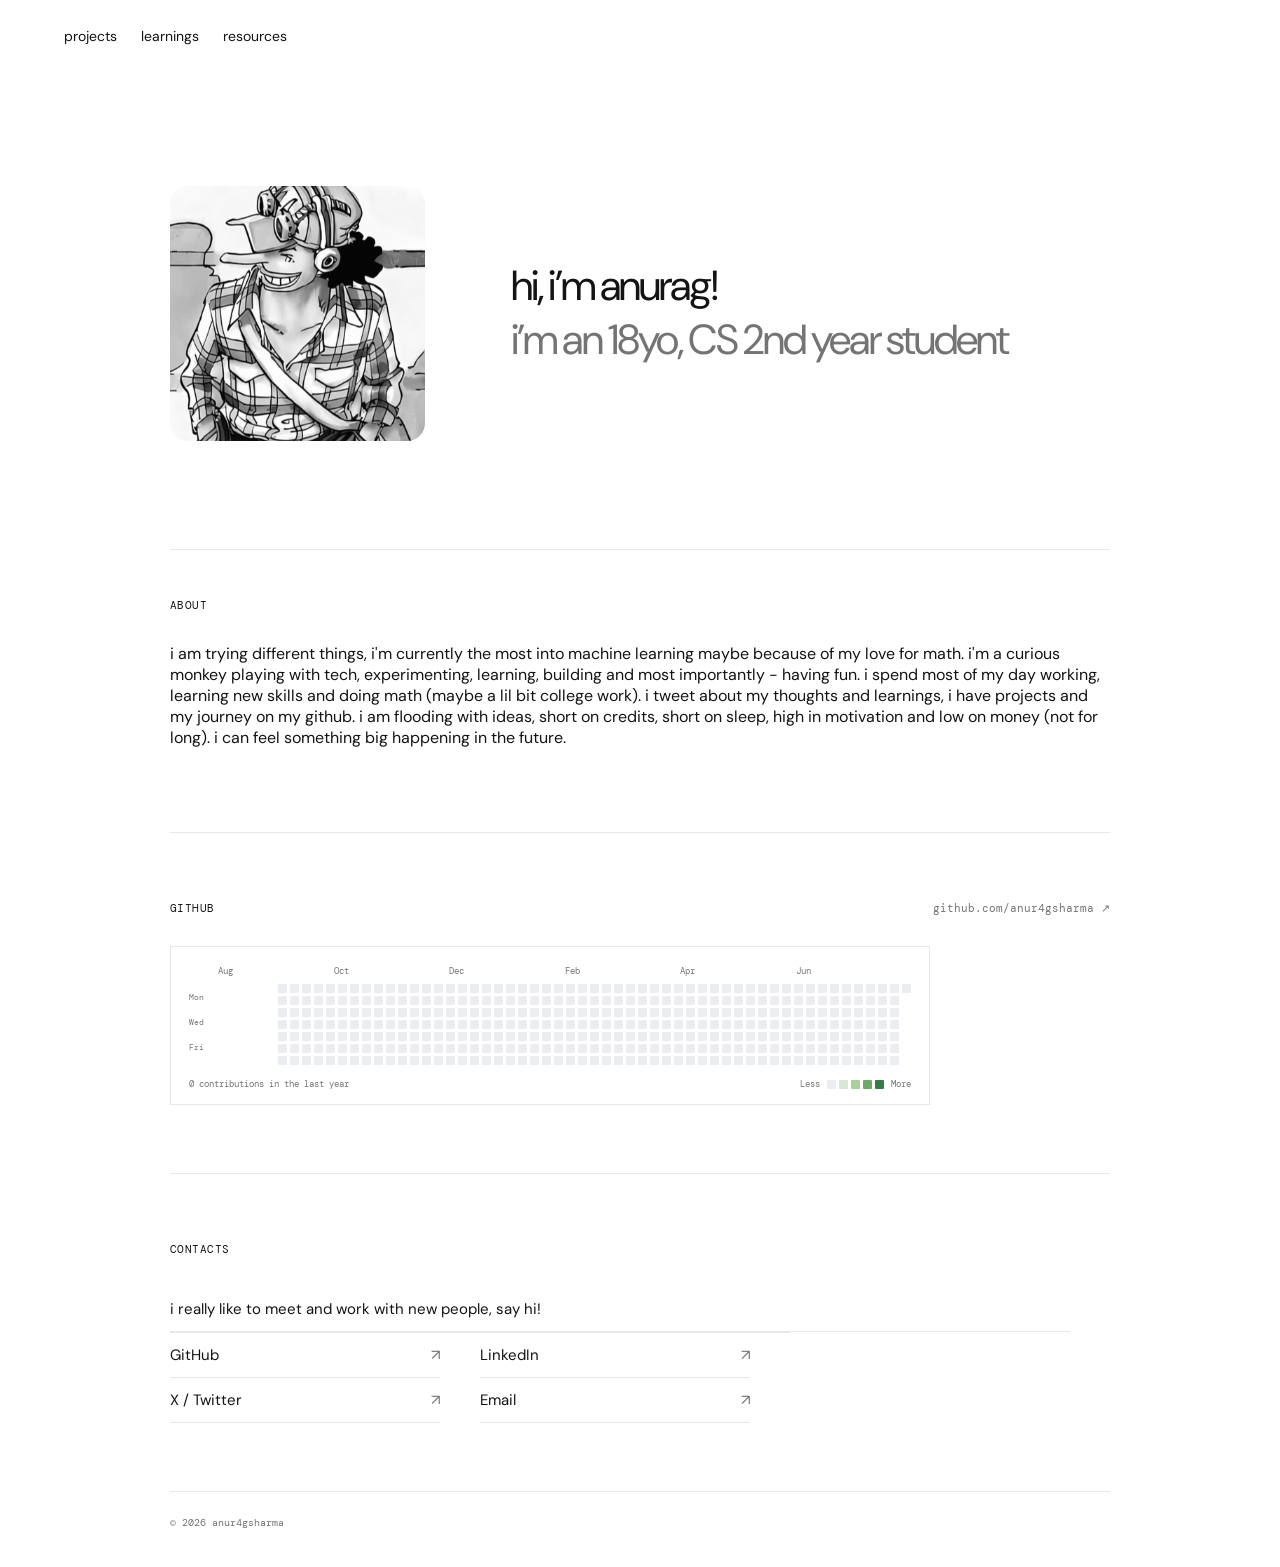
==== commit a55c78e7: "added resources section" ====
--- a/index.html
+++ b/index.html
@@ -15,6 +15,7 @@
         <nav aria-label="Primary navigation">
             <a href="projects.html">projects</a>
             <a href="learnings.html">learnings</a>
+            <a href="resources.html">resources</a>
         </nav>
     </header>
 
--- a/style.css
+++ b/style.css
@@ -14,6 +14,7 @@
 html { scroll-behavior: smooth; }
 body { margin: 0; background: #fff; color: var(--ink); font-family: "DM Sans", Arial, sans-serif; font-size: 16px; -webkit-font-smoothing: antialiased; }
 a { color: inherit; }
+a:focus-visible { outline: 2px solid var(--ink); outline-offset: 4px; }
 
 .site-header { padding: 27px 5vw; }
 nav { display: flex; gap: 24px; }
@@ -49,9 +50,13 @@
 .hi { display: flex; justify-content: space-between; padding: 12px 0; margin-right: 40px; border-bottom: 1px solid var(--line); font-size: 15px; text-decoration: none; }.contacts .contact-email { grid-column: 1 / -1; margin-right: 0; }.contacts span, .project h3 span { color: var(--muted); }
 .project { display: grid; grid-template-columns: 39px 1fr; gap: 16px; padding: 19px 0 21px; border-bottom: 1px solid var(--line); text-decoration: none; transition: padding-left .2s ease; }
 .project:hover { padding-left: 7px; }.project-index { padding-top: 3px; color: var(--muted); font-family: "DM Mono", monospace; font-size: 11px; }.project h3 { margin: 0 0 5px; font-size: 16px; font-weight: 500; }.project p { margin: 0; color: var(--muted); font-size: 14px; line-height: 1.5; }
+.resource-grid { display: grid; grid-template-columns: repeat(2, minmax(0, 1fr)); gap: 12px; max-width: 760px; }
+.resource-card { min-height: 156px; padding: 18px; border: 1px solid var(--line); text-decoration: none; transition: transform .2s ease, border-color .2s ease; }
+.resource-card:hover { border-color: var(--ink); transform: translateY(-3px); }.resource-card span { color: var(--muted); font-family: "DM Mono", monospace; font-size: 10px; text-transform: uppercase; }.resource-card h3 { margin: 27px 0 0; font-size: 16px; font-weight: 500; line-height: 1.35; }.resource-card i { color: var(--muted); font-style: normal; }
+.notes-intro { max-width: 620px; margin: -12px 0 22px; color: var(--muted); line-height: 1.55; }.resource-button { display: inline-flex; gap: 22px; align-items: center; padding: 11px 14px; border: 1px solid var(--ink); font-size: 14px; text-decoration: none; transition: background .2s ease, color .2s ease; }.resource-button:hover { background: var(--ink); color: #fff; }.notes-list { margin-top: 32px; }
 footer { padding: 24px 0 38px; border-top: 1px solid var(--line); color: var(--muted); font-family: "DM Mono", monospace; font-size: 10px; }
 .subpage-main { min-height: calc(100vh - 131px); }.first-section { border-top: 0; padding-top: 58px; }.home-link { display: inline-block; margin-bottom: 56px; color: var(--muted); font-size: 14px; text-decoration: none; }.home-link:hover { color: var(--ink); }.page-title { margin: 0 0 36px; font-size: clamp(32px, 5vw, 54px); font-weight: 400; letter-spacing: -.05em; }
 
 @media (max-width: 600px) {
-    .site-header { padding: 21px 6vw; } main, footer { width: min(100% - 12vw, 940px); }.hero { min-height: 46vh; flex-direction: column; align-items: flex-start; justify-content: center; gap: 28px; padding: 40px 0 46px; }.profile-photo { width: 150px; }.content-section { padding: 49px 0; }.about { padding-top: 36px; }.about-space { min-height: 36px; }.section-heading { display: block; }.section-heading a { display: block; margin-top: -17px; margin-bottom: 28px; }.contribution-graph { padding: 14px 10px 12px; }.graph-grid { grid-template-rows: repeat(7, 8px); grid-auto-columns: 8px; gap: 3px; }.graph-cell { width: 8px; height: 8px; }.weekdays { height: 70px; }.graph-footer { font-size: 8px; }.contacts { grid-template-columns: 1fr; }.contacts a { margin-right: 0; }.legend { display: none; }.first-section { padding-top: 24px; }.home-link { margin-bottom: 42px; }
+    .site-header { padding: 21px 6vw; } main, footer { width: min(100% - 12vw, 940px); }.hero { min-height: 46vh; flex-direction: column; align-items: flex-start; justify-content: center; gap: 28px; padding: 40px 0 46px; }.profile-photo { width: 150px; }.content-section { padding: 49px 0; }.about { padding-top: 36px; }.about-space { min-height: 36px; }.section-heading { display: block; }.section-heading a { display: block; margin-top: -17px; margin-bottom: 28px; }.contribution-graph { padding: 14px 10px 12px; }.months { display: none; }.graph-grid { grid-template-rows: repeat(7, 8px); grid-auto-columns: 8px; gap: 3px; }.graph-cell { width: 8px; height: 8px; }.weekdays { height: 70px; }.graph-footer { font-size: 8px; }.contacts { grid-template-columns: 1fr; }.contacts a { margin-right: 0; }.legend { display: none; }.first-section { padding-top: 24px; }.home-link { margin-bottom: 42px; }.resource-grid { grid-template-columns: 1fr; }.resource-card { min-height: 0; }.resource-card h3 { margin-top: 18px; }
 }
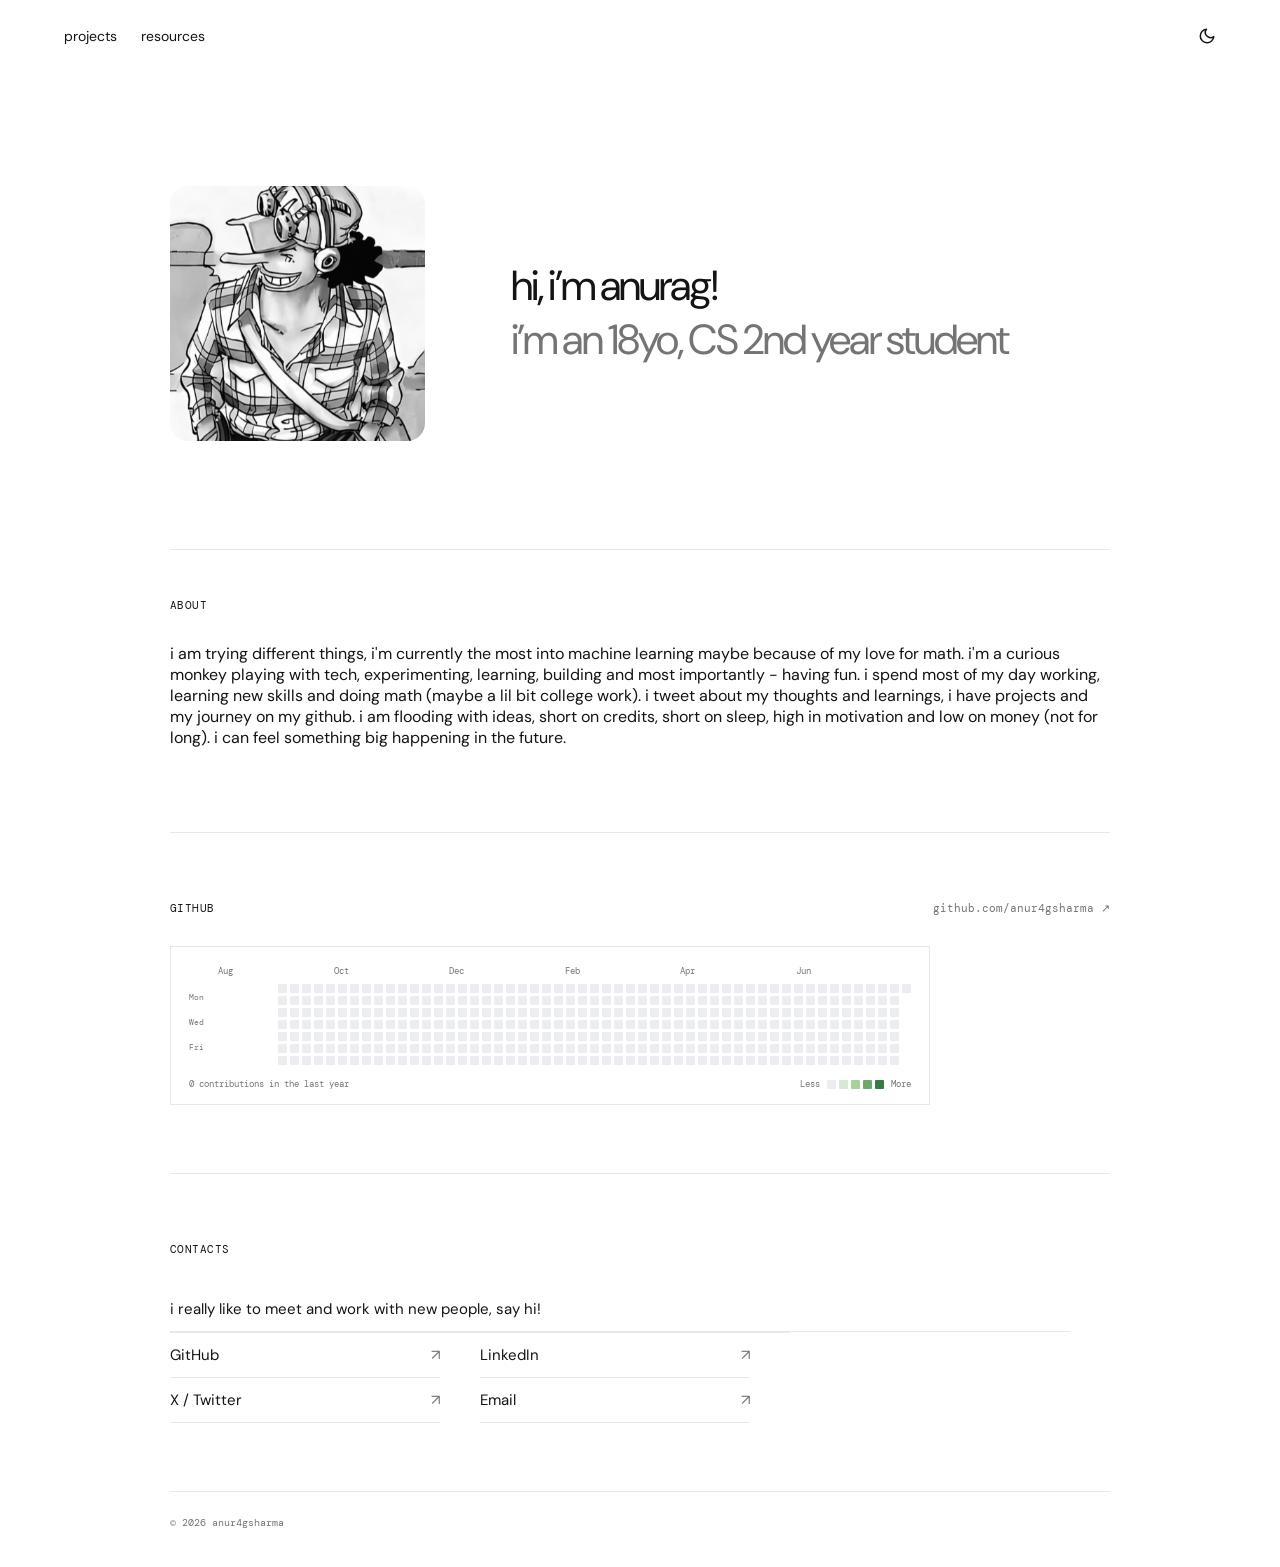
==== commit bd1bd5aa: "Update root index: add theme toggle, fix links, remove learnings nav" ====
--- a/index.html
+++ b/index.html
@@ -9,14 +9,25 @@
     <link rel="preconnect" href="https://fonts.gstatic.com" crossorigin>
     <link href="https://fonts.googleapis.com/css2?family=DM+Mono:wght@400;500&family=DM+Sans:opsz,wght@9..40,400;9..40,500&display=swap" rel="stylesheet">
     <link rel="stylesheet" href="style.css">
+
+    <script>
+        const savedTheme = localStorage.getItem('theme');
+        if (savedTheme) { document.documentElement.setAttribute('data-theme', savedTheme); }
+        else if (window.matchMedia && window.matchMedia('(prefers-color-scheme: dark)').matches) { document.documentElement.setAttribute('data-theme', 'dark'); }
+    </script>
 </head>
 <body>
     <header class="site-header">
         <nav aria-label="Primary navigation">
-            <a href="projects.html">projects</a>
-            <a href="learnings.html">learnings</a>
-            <a href="resources.html">resources</a>
+            <a href="projects/index.html">projects</a>
+            
+            <a href="resources/index.html">resources</a>
         </nav>
+    
+        <button id="theme-toggle" class="theme-toggle" aria-label="Toggle dark mode">
+            <svg class="sun-icon" width="18" height="18" viewBox="0 0 24 24" fill="none" stroke="currentColor" stroke-width="2" stroke-linecap="round" stroke-linejoin="round"><circle cx="12" cy="12" r="5"></circle><line x1="12" y1="1" x2="12" y2="3"></line><line x1="12" y1="21" x2="12" y2="23"></line><line x1="4.22" y1="4.22" x2="5.64" y2="5.64"></line><line x1="18.36" y1="18.36" x2="19.78" y2="19.78"></line><line x1="1" y1="12" x2="3" y2="12"></line><line x1="21" y1="12" x2="23" y2="12"></line><line x1="4.22" y1="19.78" x2="5.64" y2="18.36"></line><line x1="18.36" y1="5.64" x2="19.78" y2="4.22"></line></svg>
+            <svg class="moon-icon" width="18" height="18" viewBox="0 0 24 24" fill="none" stroke="currentColor" stroke-width="2" stroke-linecap="round" stroke-linejoin="round"><path d="M21 12.79A9 9 0 1 1 11.21 3 7 7 0 0 0 21 12.79z"></path></svg>
+        </button>
     </header>
 
     <main>
@@ -66,5 +77,6 @@
 
     <footer>© 2026 anur4gsharma</footer>
     <script src="an.js"></script>
+    <script src="theme.js"></script>
 </body>
 </html>
--- a/style.css
+++ b/style.css
@@ -1,4 +1,6 @@
 :root {
+    color-scheme: light dark;
+    --bg: #fff;
     --ink: #141414;
     --muted: #747474;
     --line: #e8e8e8;
@@ -10,16 +12,36 @@
     --green-4: #367a45;
 }
 
+:root[data-theme="dark"] {
+    --bg: #141414;
+    --ink: #e8e8e8;
+    --muted: #a0a0a0;
+    --line: #333333;
+    --soft: #1e1e1e;
+    --green-0: #2d333b;
+    --green-1: #0e4429;
+    --green-2: #006d32;
+    --green-3: #26a641;
+    --green-4: #39d353;
+}
+
 * { box-sizing: border-box; }
 html { scroll-behavior: smooth; }
-body { margin: 0; background: #fff; color: var(--ink); font-family: "DM Sans", Arial, sans-serif; font-size: 16px; -webkit-font-smoothing: antialiased; }
+body { margin: 0; background: var(--bg); color: var(--ink); font-family: "DM Sans", Arial, sans-serif; font-size: 16px; -webkit-font-smoothing: antialiased; }
 a { color: inherit; }
 a:focus-visible { outline: 2px solid var(--ink); outline-offset: 4px; }
 
-.site-header { padding: 27px 5vw; }
+.site-header { padding: 27px 5vw; display: flex; justify-content: space-between; align-items: center; }
 nav { display: flex; gap: 24px; }
 nav a { color: var(--ink); font-size: 14px; text-decoration: none; }
 nav a:hover, .section-heading a:hover, .contacts a:hover, .project:hover h3 { text-decoration: underline; text-underline-offset: 4px; }
+
+.theme-toggle { background: none; border: none; color: var(--ink); cursor: pointer; padding: 8px; margin: -8px; display: flex; align-items: center; justify-content: center; border-radius: 4px; }
+.theme-toggle:focus-visible { outline: 2px solid var(--ink); outline-offset: 4px; }
+:root[data-theme="dark"] .sun-icon { display: block; }
+:root[data-theme="dark"] .moon-icon { display: none; }
+:root:not([data-theme="dark"]) .sun-icon { display: none; }
+:root:not([data-theme="dark"]) .moon-icon { display: block; }
 
 main, footer { width: min(100% - 10vw, 940px); margin: 0 auto; }
 .hero { min-height: 53vh; display: flex; align-items: center; gap: clamp(34px, 7vw, 86px); padding: 58px 0 52px; }
@@ -53,7 +75,7 @@
 .resource-grid { display: grid; grid-template-columns: repeat(2, minmax(0, 1fr)); gap: 12px; max-width: 760px; }
 .resource-card { min-height: 156px; padding: 18px; border: 1px solid var(--line); text-decoration: none; transition: transform .2s ease, border-color .2s ease; }
 .resource-card:hover { border-color: var(--ink); transform: translateY(-3px); }.resource-card span { color: var(--muted); font-family: "DM Mono", monospace; font-size: 10px; text-transform: uppercase; }.resource-card h3 { margin: 27px 0 0; font-size: 16px; font-weight: 500; line-height: 1.35; }.resource-card i { color: var(--muted); font-style: normal; }
-.notes-intro { max-width: 620px; margin: -12px 0 22px; color: var(--muted); line-height: 1.55; }.resource-button { display: inline-flex; gap: 22px; align-items: center; padding: 11px 14px; border: 1px solid var(--ink); font-size: 14px; text-decoration: none; transition: background .2s ease, color .2s ease; }.resource-button:hover { background: var(--ink); color: #fff; }.notes-list { margin-top: 32px; }
+.notes-intro { max-width: 620px; margin: -12px 0 22px; color: var(--muted); line-height: 1.55; }.resource-button { display: inline-flex; gap: 22px; align-items: center; padding: 11px 14px; border: 1px solid var(--ink); font-size: 14px; text-decoration: none; transition: background .2s ease, color .2s ease; }.resource-button:hover { background: var(--ink); color: var(--bg); }.notes-list { margin-top: 32px; }
 footer { padding: 24px 0 38px; border-top: 1px solid var(--line); color: var(--muted); font-family: "DM Mono", monospace; font-size: 10px; }
 .subpage-main { min-height: calc(100vh - 131px); }.first-section { border-top: 0; padding-top: 58px; }.home-link { display: inline-block; margin-bottom: 56px; color: var(--muted); font-size: 14px; text-decoration: none; }.home-link:hover { color: var(--ink); }.page-title { margin: 0 0 36px; font-size: clamp(32px, 5vw, 54px); font-weight: 400; letter-spacing: -.05em; }
 
